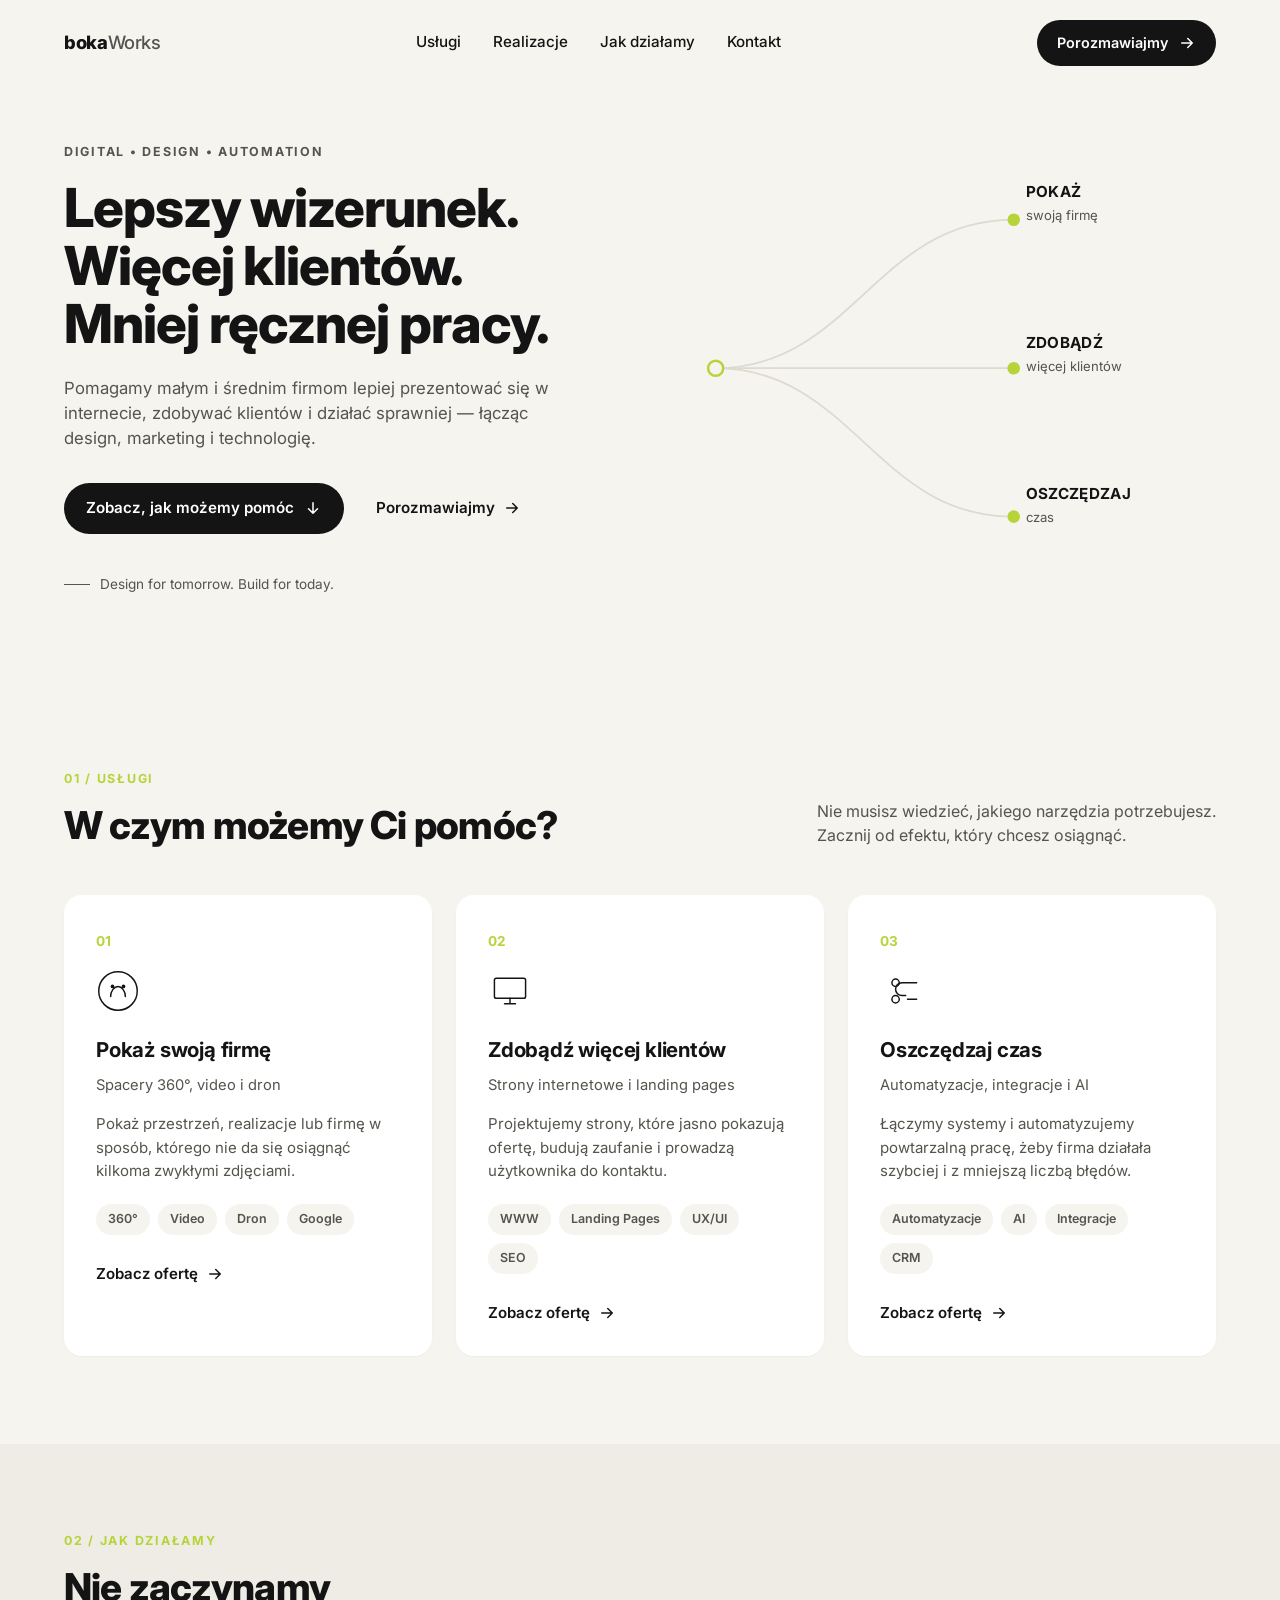
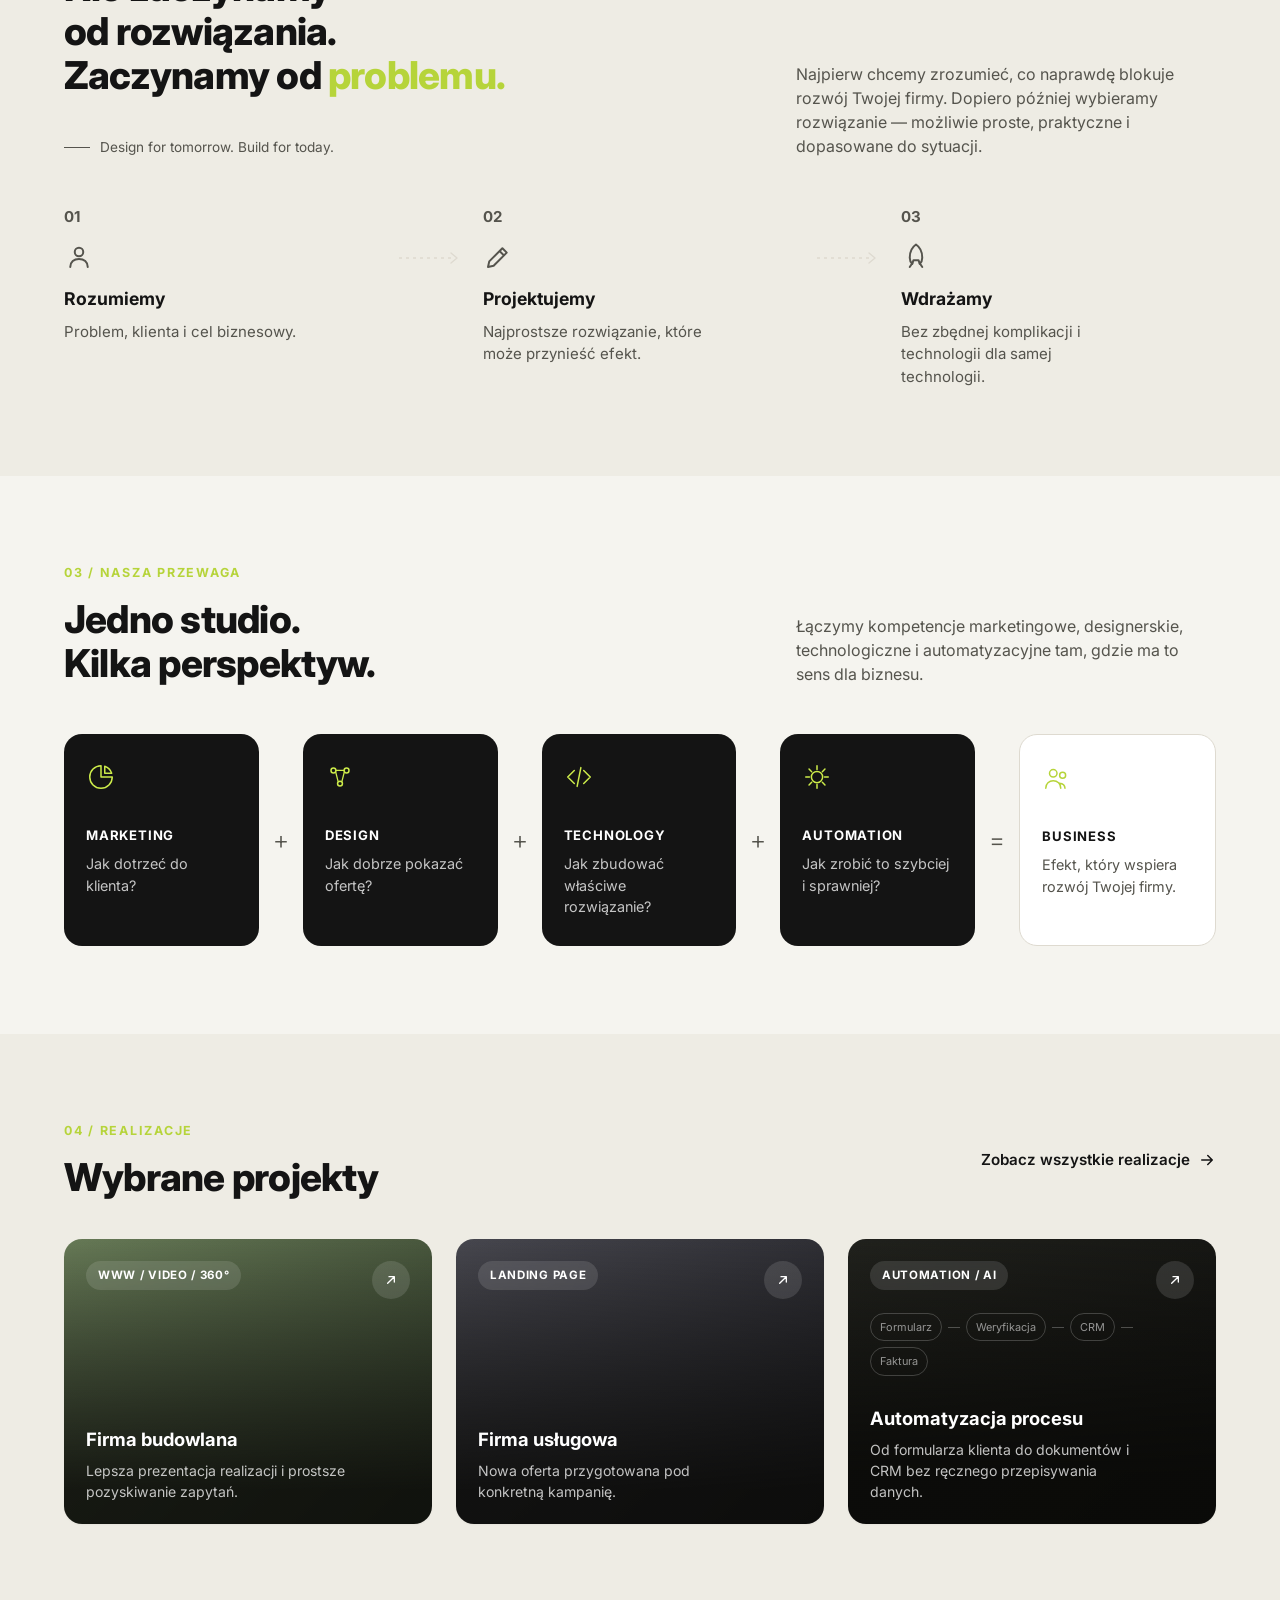
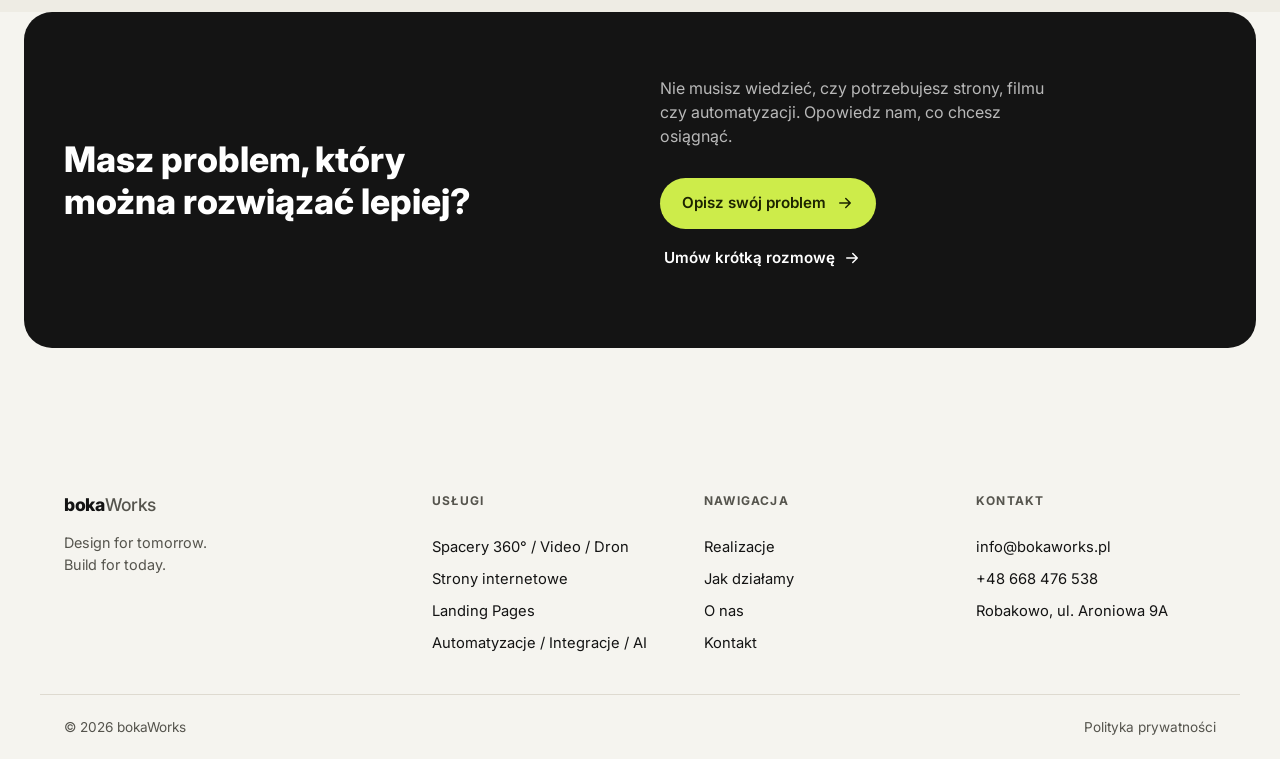
==== index.html @ 633c0cd3 "Initial commit: bokaWorks site files" ====
<!DOCTYPE html>
<html lang="pl">
<head>
<meta charset="UTF-8">
<meta name="viewport" content="width=device-width, initial-scale=1.0">
<title>bokaWorks — Design for tomorrow. Build for today.</title>
<meta name="description" content="Pomagamy małym i średnim firmom lepiej prezentować się w internecie, zdobywać klientów i działać sprawniej — łącząc design, marketing i technologię.">
<link rel="icon" href="data:image/svg+xml,%3Csvg xmlns='http://www.w3.org/2000/svg' viewBox='0 0 32 32'%3E%3Crect width='32' height='32' rx='8' fill='%23141414'/%3E%3Ctext x='16' y='22' font-family='Arial, sans-serif' font-weight='700' font-size='16' fill='%23CFEA3E' text-anchor='middle'%3EbW%3C/text%3E%3C/svg%3E">
<link rel="preconnect" href="https://fonts.googleapis.com">
<link rel="preconnect" href="https://fonts.gstatic.com" crossorigin>
<link href="https://fonts.googleapis.com/css2?family=Inter:wght@400;500;600;700;800&display=swap" rel="stylesheet">
<link rel="stylesheet" href="style.css">
</head>
<body>

<a class="skip-link" href="#main">Przejdź do treści</a>

<header class="site-header" id="top">
  <div class="container header-inner">
    <a href="#top" class="logo">boka<span>Works</span></a>

    <nav class="main-nav" id="main-nav">
      <a href="#uslugi">Usługi</a>
      <a href="#realizacje">Realizacje</a>
      <a href="#jak-dzialamy">Jak działamy</a>
      <a href="#kontakt">Kontakt</a>
    </nav>

    <a href="#kontakt" class="btn btn-dark btn-header">
      Porozmawiajmy
      <svg class="icon-arrow" viewBox="0 0 24 24" fill="none" aria-hidden="true"><path d="M5 12h14M13 6l6 6-6 6" stroke="currentColor" stroke-width="2" stroke-linecap="round" stroke-linejoin="round"/></svg>
    </a>

    <button class="nav-toggle" id="navToggle" aria-label="Otwórz menu" aria-expanded="false" aria-controls="main-nav">
      <span></span><span></span><span></span>
    </button>
  </div>
</header>

<main id="main">

  <!-- HERO -->
  <section class="hero">
    <div class="container hero-inner">
      <div class="hero-content">
        <p class="eyebrow">DIGITAL &bull; DESIGN &bull; AUTOMATION</p>
        <h1>Lepszy wizerunek.<br>Więcej klientów.<br>Mniej ręcznej pracy.</h1>
        <p class="hero-lead">Pomagamy małym i średnim firmom lepiej prezentować się w internecie, zdobywać klientów i działać sprawniej — łącząc design, marketing i technologię.</p>
        <div class="hero-actions">
          <a href="#uslugi" class="btn btn-dark">
            Zobacz, jak możemy pomóc
            <svg class="icon-arrow icon-arrow--down" viewBox="0 0 24 24" fill="none" aria-hidden="true"><path d="M12 5v14M6 13l6 6 6-6" stroke="currentColor" stroke-width="2" stroke-linecap="round" stroke-linejoin="round"/></svg>
          </a>
          <a href="#kontakt" class="btn btn-text">
            Porozmawiajmy
            <svg class="icon-arrow" viewBox="0 0 24 24" fill="none" aria-hidden="true"><path d="M5 12h14M13 6l6 6-6 6" stroke="currentColor" stroke-width="2" stroke-linecap="round" stroke-linejoin="round"/></svg>
          </a>
        </div>
        <p class="hero-tagline"><span class="tagline-dash"></span> Design for tomorrow. Build for today.</p>
      </div>

      <div class="hero-visual" aria-hidden="true">
        <svg class="hero-diagram" viewBox="0 0 420 320" preserveAspectRatio="xMidYMid meet">
          <path class="branch" d="M22,160 C130,160 150,42 258,42" />
          <path class="branch" d="M22,160 C150,160 170,160 258,160" />
          <path class="branch" d="M22,160 C130,160 150,278 258,278" />
          <circle class="node-root" cx="22" cy="160" r="6" />
          <circle class="node" cx="259" cy="42" r="5" />
          <circle class="node" cx="259" cy="160" r="5" />
          <circle class="node" cx="259" cy="278" r="5" />
        </svg>
        <div class="hero-diagram-labels">
          <div class="diagram-label" style="top:9%">
            <strong>POKAŻ</strong>
            <span>swoją firmę</span>
          </div>
          <div class="diagram-label" style="top:46.5%">
            <strong>ZDOBĄDŹ</strong>
            <span>więcej klientów</span>
          </div>
          <div class="diagram-label" style="top:84%">
            <strong>OSZCZĘDZAJ</strong>
            <span>czas</span>
          </div>
        </div>
      </div>
    </div>
  </section>

  <!-- USŁUGI -->
  <section class="section" id="uslugi">
    <div class="container">
      <div class="section-head">
        <div>
          <p class="section-eyebrow">01 / USŁUGI</p>
          <h2 class="section-title">W czym możemy Ci pomóc?</h2>
        </div>
        <p class="section-note">Nie musisz wiedzieć, jakiego narzędzia potrzebujesz.<br>Zacznij od efektu, który chcesz osiągnąć.</p>
      </div>

      <div class="cards-grid">

        <a href="#kontakt" class="card service-card">
          <span class="card-arrow-corner">
            <svg viewBox="0 0 24 24" fill="none" aria-hidden="true"><path d="M7 17L17 7M9 7h8v8" stroke="currentColor" stroke-width="2" stroke-linecap="round" stroke-linejoin="round"/></svg>
          </span>
          <span class="card-number">01</span>
          <span class="card-icon">
            <svg viewBox="0 0 48 48" fill="none" aria-hidden="true"><circle cx="24" cy="24" r="21" stroke="currentColor" stroke-width="1.6"/><path d="M16 30c0-6 4-11 8-11s8 5 8 11" stroke="currentColor" stroke-width="1.6" stroke-linecap="round"/><circle cx="18" cy="19" r="2" fill="currentColor"/><circle cx="30" cy="19" r="2" fill="currentColor"/></svg>
          </span>
          <h3 class="card-title">Pokaż swoją firmę</h3>
          <p class="card-subtitle">Spacery 360°, video i dron</p>
          <p class="card-desc">Pokaż przestrzeń, realizacje lub firmę w sposób, którego nie da się osiągnąć kilkoma zwykłymi zdjęciami.</p>
          <span class="tag-row">
            <span class="tag">360°</span>
            <span class="tag">Video</span>
            <span class="tag">Dron</span>
            <span class="tag">Google</span>
          </span>
          <span class="card-link">
            Zobacz ofertę
            <svg class="icon-arrow" viewBox="0 0 24 24" fill="none" aria-hidden="true"><path d="M5 12h14M13 6l6 6-6 6" stroke="currentColor" stroke-width="2" stroke-linecap="round" stroke-linejoin="round"/></svg>
          </span>
        </a>

        <a href="#kontakt" class="card service-card">
          <span class="card-arrow-corner">
            <svg viewBox="0 0 24 24" fill="none" aria-hidden="true"><path d="M7 17L17 7M9 7h8v8" stroke="currentColor" stroke-width="2" stroke-linecap="round" stroke-linejoin="round"/></svg>
          </span>
          <span class="card-number">02</span>
          <span class="card-icon">
            <svg viewBox="0 0 48 48" fill="none" aria-hidden="true"><rect x="7" y="10" width="34" height="22" rx="2" stroke="currentColor" stroke-width="1.6"/><path d="M18 38h12M24 32v6" stroke="currentColor" stroke-width="1.6" stroke-linecap="round"/></svg>
          </span>
          <h3 class="card-title">Zdobądź więcej klientów</h3>
          <p class="card-subtitle">Strony internetowe i landing pages</p>
          <p class="card-desc">Projektujemy strony, które jasno pokazują ofertę, budują zaufanie i prowadzą użytkownika do kontaktu.</p>
          <span class="tag-row">
            <span class="tag">WWW</span>
            <span class="tag">Landing Pages</span>
            <span class="tag">UX/UI</span>
            <span class="tag">SEO</span>
          </span>
          <span class="card-link">
            Zobacz ofertę
            <svg class="icon-arrow" viewBox="0 0 24 24" fill="none" aria-hidden="true"><path d="M5 12h14M13 6l6 6-6 6" stroke="currentColor" stroke-width="2" stroke-linecap="round" stroke-linejoin="round"/></svg>
          </span>
        </a>

        <a href="#kontakt" class="card service-card">
          <span class="card-arrow-corner">
            <svg viewBox="0 0 24 24" fill="none" aria-hidden="true"><path d="M7 17L17 7M9 7h8v8" stroke="currentColor" stroke-width="2" stroke-linecap="round" stroke-linejoin="round"/></svg>
          </span>
          <span class="card-number">03</span>
          <span class="card-icon">
            <svg viewBox="0 0 48 48" fill="none" aria-hidden="true"><circle cx="17" cy="15" r="4" stroke="currentColor" stroke-width="1.6"/><circle cx="17" cy="33" r="4" stroke="currentColor" stroke-width="1.6"/><path d="M40 15H24a7 7 0 0 0-7 7v0a7 7 0 0 0 7 7h4" stroke="currentColor" stroke-width="1.6" stroke-linecap="round"/><path d="M40 33H30" stroke="currentColor" stroke-width="1.6" stroke-linecap="round"/></svg>
          </span>
          <h3 class="card-title">Oszczędzaj czas</h3>
          <p class="card-subtitle">Automatyzacje, integracje i AI</p>
          <p class="card-desc">Łączymy systemy i automatyzujemy powtarzalną pracę, żeby firma działała szybciej i z mniejszą liczbą błędów.</p>
          <span class="tag-row">
            <span class="tag">Automatyzacje</span>
            <span class="tag">AI</span>
            <span class="tag">Integracje</span>
            <span class="tag">CRM</span>
          </span>
          <span class="card-link">
            Zobacz ofertę
            <svg class="icon-arrow" viewBox="0 0 24 24" fill="none" aria-hidden="true"><path d="M5 12h14M13 6l6 6-6 6" stroke="currentColor" stroke-width="2" stroke-linecap="round" stroke-linejoin="round"/></svg>
          </span>
        </a>

      </div>
    </div>
  </section>

  <!-- JAK DZIAŁAMY -->
  <section class="section section--muted" id="jak-dzialamy">
    <div class="container">
      <div class="section-head">
        <div>
          <p class="section-eyebrow">02 / JAK DZIAŁAMY</p>
          <h2 class="section-title">Nie zaczynamy<br>od rozwiązania.<br>Zaczynamy od <span class="accent-text">problemu.</span></h2>
          <p class="hero-tagline"><span class="tagline-dash"></span> Design for tomorrow. Build for today.</p>
        </div>
        <p class="section-note">Najpierw chcemy zrozumieć, co naprawdę blokuje rozwój Twojej firmy. Dopiero później wybieramy rozwiązanie — możliwie proste, praktyczne i dopasowane do sytuacji.</p>
      </div>

      <div class="process-steps">
        <div class="process-step">
          <p class="process-number">01</p>
          <span class="process-icon">
            <svg viewBox="0 0 24 24" fill="none" aria-hidden="true"><circle cx="12" cy="8" r="3.4" stroke="currentColor" stroke-width="1.6"/><path d="M5 20c0-4 3-6.5 7-6.5S19 16 19 20" stroke="currentColor" stroke-width="1.6" stroke-linecap="round"/></svg>
          </span>
          <h3>Rozumiemy</h3>
          <p>Problem, klienta i cel biznesowy.</p>
        </div>

        <span class="process-connector" aria-hidden="true">
          <svg viewBox="0 0 64 12" fill="none"><path d="M0 6h56" stroke="currentColor" stroke-width="1.4" stroke-dasharray="3 4"/><path d="M52 1l6 5-6 5" stroke="currentColor" stroke-width="1.4" stroke-linecap="round" stroke-linejoin="round"/></svg>
        </span>

        <div class="process-step">
          <p class="process-number">02</p>
          <span class="process-icon">
            <svg viewBox="0 0 24 24" fill="none" aria-hidden="true"><path d="M4 20l1-4.5L15.5 5 19 8.5 8.5 19 4 20z" stroke="currentColor" stroke-width="1.6" stroke-linejoin="round"/><path d="M13 7l4 4" stroke="currentColor" stroke-width="1.6"/></svg>
          </span>
          <h3>Projektujemy</h3>
          <p>Najprostsze rozwiązanie, które może przynieść efekt.</p>
        </div>

        <span class="process-connector" aria-hidden="true">
          <svg viewBox="0 0 64 12" fill="none"><path d="M0 6h56" stroke="currentColor" stroke-width="1.4" stroke-dasharray="3 4"/><path d="M52 1l6 5-6 5" stroke="currentColor" stroke-width="1.4" stroke-linecap="round" stroke-linejoin="round"/></svg>
        </span>

        <div class="process-step">
          <p class="process-number">03</p>
          <span class="process-icon">
            <svg viewBox="0 0 24 24" fill="none" aria-hidden="true"><path d="M12 2c3 2 5 6 5 10.5 0 2-1 4-2 5l-1-3H10l-1 3c-1-1-2-3-2-5C7 8 9 4 12 2z" stroke="currentColor" stroke-width="1.6" stroke-linejoin="round"/><path d="M9 17l-2 3M15 17l2 3" stroke="currentColor" stroke-width="1.6" stroke-linecap="round"/></svg>
          </span>
          <h3>Wdrażamy</h3>
          <p>Bez zbędnej komplikacji i technologii dla samej technologii.</p>
        </div>
      </div>
    </div>
  </section>

  <!-- NASZA PRZEWAGA -->
  <section class="section" id="przewaga">
    <div class="container">
      <div class="section-head">
        <div>
          <p class="section-eyebrow">03 / NASZA PRZEWAGA</p>
          <h2 class="section-title">Jedno studio.<br>Kilka perspektyw.</h2>
        </div>
        <p class="section-note">Łączymy kompetencje marketingowe, designerskie, technologiczne i automatyzacyjne tam, gdzie ma to sens dla biznesu.</p>
      </div>

      <div class="advantage-row">
        <div class="advantage-box">
          <span class="advantage-icon">
            <svg viewBox="0 0 32 32" fill="none" aria-hidden="true"><path d="M16 4a12 12 0 1 0 12 12h-12V4z" stroke="currentColor" stroke-width="1.6" stroke-linejoin="round"/><path d="M20 4.6A12 12 0 0 1 27.4 12H20V4.6z" stroke="currentColor" stroke-width="1.6" stroke-linejoin="round"/></svg>
          </span>
          <p class="advantage-label">MARKETING</p>
          <p class="advantage-desc">Jak dotrzeć do klienta?</p>
        </div>
        <span class="advantage-op" aria-hidden="true">+</span>
        <div class="advantage-box">
          <span class="advantage-icon">
            <svg viewBox="0 0 32 32" fill="none" aria-hidden="true"><circle cx="9" cy="9" r="2.6" stroke="currentColor" stroke-width="1.6"/><circle cx="23" cy="9" r="2.6" stroke="currentColor" stroke-width="1.6"/><circle cx="16" cy="23" r="2.6" stroke="currentColor" stroke-width="1.6"/><path d="M11.3 10.3L14 21M20.7 10.3L18 21M11.6 9h8.8" stroke="currentColor" stroke-width="1.4"/></svg>
          </span>
          <p class="advantage-label">DESIGN</p>
          <p class="advantage-desc">Jak dobrze pokazać ofertę?</p>
        </div>
        <span class="advantage-op" aria-hidden="true">+</span>
        <div class="advantage-box">
          <span class="advantage-icon">
            <svg viewBox="0 0 32 32" fill="none" aria-hidden="true"><path d="M11 9L4 16l7 7M21 9l7 7-7 7M18 6l-4 20" stroke="currentColor" stroke-width="1.6" stroke-linecap="round" stroke-linejoin="round"/></svg>
          </span>
          <p class="advantage-label">TECHNOLOGY</p>
          <p class="advantage-desc">Jak zbudować właściwe rozwiązanie?</p>
        </div>
        <span class="advantage-op" aria-hidden="true">+</span>
        <div class="advantage-box">
          <span class="advantage-icon">
            <svg viewBox="0 0 32 32" fill="none" aria-hidden="true"><path d="M16 4v4M16 24v4M4 16h4M24 16h4M7.5 7.5l2.8 2.8M21.7 21.7l2.8 2.8M7.5 24.5l2.8-2.8M21.7 10.3l2.8-2.8" stroke="currentColor" stroke-width="1.6" stroke-linecap="round"/><circle cx="16" cy="16" r="6" stroke="currentColor" stroke-width="1.6"/></svg>
          </span>
          <p class="advantage-label">AUTOMATION</p>
          <p class="advantage-desc">Jak zrobić to szybciej i sprawniej?</p>
        </div>
        <span class="advantage-op advantage-op--equals" aria-hidden="true">=</span>
        <div class="advantage-box advantage-box--result">
          <span class="advantage-icon">
            <svg viewBox="0 0 32 32" fill="none" aria-hidden="true"><circle cx="12" cy="11" r="4" stroke="currentColor" stroke-width="1.6"/><circle cx="22" cy="13" r="3.2" stroke="currentColor" stroke-width="1.6"/><path d="M4 27c0-5 3.6-8 8-8s8 3 8 8M18.5 21.5c3.5.3 6 2.4 6 5.5" stroke="currentColor" stroke-width="1.6" stroke-linecap="round"/></svg>
          </span>
          <p class="advantage-label">BUSINESS</p>
          <p class="advantage-desc">Efekt, który wspiera rozwój Twojej firmy.</p>
        </div>
      </div>
    </div>
  </section>

  <!-- REALIZACJE -->
  <section class="section section--muted" id="realizacje">
    <div class="container">
      <div class="section-head section-head--inline">
        <div>
          <p class="section-eyebrow">04 / REALIZACJE</p>
          <h2 class="section-title">Wybrane projekty</h2>
        </div>
        <a href="#kontakt" class="link-more">
          Zobacz wszystkie realizacje
          <svg class="icon-arrow" viewBox="0 0 24 24" fill="none" aria-hidden="true"><path d="M5 12h14M13 6l6 6-6 6" stroke="currentColor" stroke-width="2" stroke-linecap="round" stroke-linejoin="round"/></svg>
        </a>
      </div>

      <div class="projects-track" id="projectsTrack">

        <a href="#kontakt" class="card project-card project-card--architecture">
          <span class="project-tag">WWW / VIDEO / 360°</span>
          <span class="project-arrow">
            <svg viewBox="0 0 24 24" fill="none" aria-hidden="true"><path d="M7 17L17 7M9 7h8v8" stroke="currentColor" stroke-width="2" stroke-linecap="round" stroke-linejoin="round"/></svg>
          </span>
          <div class="project-body">
            <h3>Firma budowlana</h3>
            <p>Lepsza prezentacja realizacji i prostsze pozyskiwanie zapytań.</p>
          </div>
        </a>

        <a href="#kontakt" class="card project-card project-card--services">
          <span class="project-tag">LANDING PAGE</span>
          <span class="project-arrow">
            <svg viewBox="0 0 24 24" fill="none" aria-hidden="true"><path d="M7 17L17 7M9 7h8v8" stroke="currentColor" stroke-width="2" stroke-linecap="round" stroke-linejoin="round"/></svg>
          </span>
          <div class="project-body">
            <h3>Firma usługowa</h3>
            <p>Nowa oferta przygotowana pod konkretną kampanię.</p>
          </div>
        </a>

        <a href="#kontakt" class="card project-card project-card--automation">
          <span class="project-tag">AUTOMATION / AI</span>
          <span class="project-arrow">
            <svg viewBox="0 0 24 24" fill="none" aria-hidden="true"><path d="M7 17L17 7M9 7h8v8" stroke="currentColor" stroke-width="2" stroke-linecap="round" stroke-linejoin="round"/></svg>
          </span>
          <div class="automation-flow" aria-hidden="true">
            <span>Formularz</span><i></i><span>Weryfikacja</span><i></i><span>CRM</span><i></i><span>Faktura</span>
          </div>
          <div class="project-body">
            <h3>Automatyzacja procesu</h3>
            <p>Od formularza klienta do dokumentów i CRM bez ręcznego przepisywania danych.</p>
          </div>
        </a>

      </div>

      <div class="dots" id="projectsDots">
        <span class="dot is-active" data-index="0"></span>
        <span class="dot" data-index="1"></span>
        <span class="dot" data-index="2"></span>
      </div>
    </div>
  </section>

  <!-- CTA -->
  <section class="cta" id="kontakt">
    <div class="container cta-inner">
      <h2>Masz problem, który<br>można rozwiązać lepiej?</h2>
      <div class="cta-right">
        <p>Nie musisz wiedzieć, czy potrzebujesz strony, filmu czy automatyzacji. Opowiedz nam, co chcesz osiągnąć.</p>
        <a href="mailto:info@bokaworks.pl" class="btn btn-accent">
          Opisz swój problem
          <svg class="icon-arrow" viewBox="0 0 24 24" fill="none" aria-hidden="true"><path d="M5 12h14M13 6l6 6-6 6" stroke="currentColor" stroke-width="2" stroke-linecap="round" stroke-linejoin="round"/></svg>
        </a>
        <a href="tel:+48668476538" class="btn btn-text btn-text--light">
          Umów krótką rozmowę
          <svg class="icon-arrow" viewBox="0 0 24 24" fill="none" aria-hidden="true"><path d="M5 12h14M13 6l6 6-6 6" stroke="currentColor" stroke-width="2" stroke-linecap="round" stroke-linejoin="round"/></svg>
        </a>
      </div>
    </div>
  </section>

</main>

<footer class="site-footer">
  <div class="container footer-grid">
    <div class="footer-brand">
      <a href="#top" class="logo logo--footer">boka<span>Works</span></a>
      <p>Design for tomorrow.<br>Build for today.</p>
    </div>

    <div class="footer-col">
      <p class="footer-heading">USŁUGI</p>
      <a href="#uslugi">Spacery 360° / Video / Dron</a>
      <a href="#uslugi">Strony internetowe</a>
      <a href="#uslugi">Landing Pages</a>
      <a href="#uslugi">Automatyzacje / Integracje / AI</a>
    </div>

    <div class="footer-col">
      <p class="footer-heading">NAWIGACJA</p>
      <a href="#realizacje">Realizacje</a>
      <a href="#jak-dzialamy">Jak działamy</a>
      <a href="#przewaga">O nas</a>
      <a href="#kontakt">Kontakt</a>
    </div>

    <div class="footer-col">
      <p class="footer-heading">KONTAKT</p>
      <a href="mailto:info@bokaworks.pl">info@bokaworks.pl</a>
      <a href="tel:+48668476538">+48 668 476 538</a>
      <span class="footer-address">Robakowo, ul. Aroniowa 9A</span>
    </div>
  </div>

  <div class="container footer-bottom">
    <p>&copy; <span id="year">2026</span> bokaWorks</p>
    <a href="#">Polityka prywatności</a>
  </div>
</footer>

<script src="script.js"></script>
</body>
</html>
---- style.css ----
/* ==========================================================================
   bokaWorks — homepage styles
   ========================================================================== */

:root {
  --bg: #f5f4ef;
  --bg-muted: #eeece4;
  --ink: #141414;
  --ink-soft: #55544d;
  --line: #dedad0;
  --card-bg: #ffffff;
  --card-bg-hover: #fbfaf5;
  --accent: #cdec4a;
  --accent-ink: #1c2400;
  --accent-dark: #b6d43a;
  --radius: 18px;
  --radius-sm: 10px;
  --container: 1200px;
  --shadow-card: 0 1px 2px rgba(20, 20, 20, 0.04);
  --shadow-card-hover: 0 18px 34px -18px rgba(20, 20, 20, 0.28);
  --ease: cubic-bezier(0.22, 1, 0.36, 1);
}

* {
  box-sizing: border-box;
}

html {
  scroll-behavior: smooth;
}

body {
  margin: 0;
  font-family: "Inter", -apple-system, BlinkMacSystemFont, "Segoe UI", Roboto, Helvetica, Arial, sans-serif;
  background: var(--bg);
  color: var(--ink);
  line-height: 1.5;
  -webkit-font-smoothing: antialiased;
}

h1, h2, h3, h4, p, figure {
  margin: 0;
}

img, svg {
  display: block;
  max-width: 100%;
}

a {
  color: inherit;
  text-decoration: none;
}

ul {
  list-style: none;
  margin: 0;
  padding: 0;
}

button {
  font: inherit;
  cursor: pointer;
}

.container {
  width: 100%;
  max-width: var(--container);
  margin-inline: auto;
  padding-inline: 24px;
}

.skip-link {
  position: absolute;
  left: -999px;
  top: auto;
  background: var(--ink);
  color: #fff;
  padding: 10px 16px;
  border-radius: 8px;
  z-index: 200;
}
.skip-link:focus {
  left: 24px;
  top: 12px;
}

/* ---------- Buttons ---------- */

.btn {
  display: inline-flex;
  align-items: center;
  gap: 10px;
  padding: 14px 22px;
  border-radius: 999px;
  font-weight: 600;
  font-size: 0.95rem;
  white-space: nowrap;
  transition: transform 0.35s var(--ease), background-color 0.25s ease, color 0.25s ease, box-shadow 0.25s ease;
}

.btn-dark {
  background: var(--ink);
  color: #fff;
}
.btn-dark:hover {
  background: #262620;
  transform: translateY(-2px);
}

.btn-accent {
  background: var(--accent);
  color: var(--accent-ink);
}
.btn-accent:hover {
  background: var(--accent-dark);
  transform: translateY(-2px);
}

.btn-text {
  padding: 14px 4px;
  color: var(--ink);
  gap: 8px;
}
.btn-text .icon-arrow {
  transition: transform 0.25s var(--ease);
}
.btn-text:hover .icon-arrow {
  transform: translateX(4px);
}

.btn-text--light {
  color: #fff;
}

.btn-header {
  padding: 12px 20px;
  font-size: 0.9rem;
}

.icon-arrow {
  width: 18px;
  height: 18px;
  flex-shrink: 0;
}
.icon-arrow--down {
  transition: transform 0.25s var(--ease);
}
.btn:hover .icon-arrow--down {
  transform: translateY(2px);
}

/* ---------- Header ---------- */

.site-header {
  position: sticky;
  top: 0;
  z-index: 100;
  background: rgba(245, 244, 239, 0.85);
  backdrop-filter: blur(10px);
  border-bottom: 1px solid transparent;
}

.header-inner {
  display: flex;
  align-items: center;
  justify-content: space-between;
  gap: 24px;
  padding-block: 20px;
}

.logo {
  font-size: 1.15rem;
  font-weight: 800;
  letter-spacing: -0.02em;
  color: var(--ink);
}
.logo span {
  font-weight: 500;
  color: var(--ink-soft);
}

.main-nav {
  display: flex;
  gap: 32px;
  font-size: 0.95rem;
  font-weight: 500;
  margin-inline: auto;
}
.main-nav a {
  position: relative;
  padding-block: 4px;
}
.main-nav a::after {
  content: "";
  position: absolute;
  left: 0;
  bottom: 0;
  width: 0;
  height: 2px;
  background: var(--ink);
  transition: width 0.25s var(--ease);
}
.main-nav a:hover::after {
  width: 100%;
}

.nav-toggle {
  display: none;
  flex-direction: column;
  justify-content: center;
  gap: 5px;
  width: 40px;
  height: 40px;
  background: transparent;
  border: 1px solid var(--line);
  border-radius: 10px;
}
.nav-toggle span {
  display: block;
  height: 2px;
  margin-inline: 9px;
  background: var(--ink);
  transition: transform 0.25s ease, opacity 0.25s ease;
}
.nav-toggle[aria-expanded="true"] span:nth-child(1) { transform: translateY(7px) rotate(45deg); }
.nav-toggle[aria-expanded="true"] span:nth-child(2) { opacity: 0; }
.nav-toggle[aria-expanded="true"] span:nth-child(3) { transform: translateY(-7px) rotate(-45deg); }

/* ---------- Hero ---------- */

.hero {
  padding-block: 56px 88px;
}

.hero-inner {
  display: grid;
  grid-template-columns: 1.05fr 0.95fr;
  gap: 40px;
  align-items: center;
}

.eyebrow {
  font-size: 0.78rem;
  font-weight: 700;
  letter-spacing: 0.14em;
  color: var(--ink-soft);
  margin-bottom: 18px;
}

.hero-content h1 {
  font-size: clamp(2.2rem, 4.2vw, 3.4rem);
  line-height: 1.08;
  font-weight: 800;
  letter-spacing: -0.02em;
}

.hero-lead {
  margin-top: 22px;
  max-width: 46ch;
  color: var(--ink-soft);
  font-size: 1.05rem;
}

.hero-actions {
  display: flex;
  align-items: center;
  flex-wrap: wrap;
  gap: 8px 28px;
  margin-top: 32px;
}

.hero-tagline {
  display: flex;
  align-items: center;
  gap: 10px;
  margin-top: 40px;
  font-size: 0.85rem;
  color: var(--ink-soft);
}
.tagline-dash {
  width: 26px;
  height: 1px;
  background: var(--ink-soft);
}

.hero-visual {
  position: relative;
  min-height: 320px;
}
.hero-diagram {
  width: 100%;
  height: auto;
  overflow: visible;
}
.hero-diagram .branch {
  fill: none;
  stroke: var(--line);
  stroke-width: 1.4;
}
.hero-diagram .node-root {
  fill: var(--bg);
  stroke: var(--accent-dark);
  stroke-width: 2;
}
.hero-diagram .node {
  fill: var(--accent-dark);
}

.hero-diagram-labels {
  position: absolute;
  inset: 0;
}
.diagram-label {
  position: absolute;
  left: 64%;
  transform: translateY(-50%);
  display: flex;
  flex-direction: column;
  gap: 2px;
}
.diagram-label strong {
  font-size: 0.95rem;
  font-weight: 700;
  letter-spacing: 0.02em;
}
.diagram-label span {
  font-size: 0.82rem;
  color: var(--ink-soft);
}

/* ---------- Sections (shared) ---------- */

.section {
  padding-block: 88px;
}
.section--muted {
  background: var(--bg-muted);
}

.section-head {
  display: grid;
  grid-template-columns: 1.1fr 0.9fr;
  gap: 40px;
  align-items: end;
  margin-bottom: 48px;
}
.section-head--inline {
  align-items: center;
  margin-bottom: 40px;
}

.section-eyebrow {
  font-size: 0.78rem;
  font-weight: 700;
  letter-spacing: 0.14em;
  color: var(--accent-dark);
  margin-bottom: 14px;
}

.section-title {
  font-size: clamp(1.7rem, 3vw, 2.4rem);
  font-weight: 800;
  letter-spacing: -0.02em;
  line-height: 1.15;
}

.accent-text {
  color: var(--accent-dark);
}

.section-note {
  color: var(--ink-soft);
  font-size: 1rem;
  max-width: 42ch;
  justify-self: end;
  text-align: left;
}

.link-more {
  display: inline-flex;
  align-items: center;
  gap: 8px;
  font-weight: 600;
  font-size: 0.95rem;
  justify-self: end;
  white-space: nowrap;
}
.link-more .icon-arrow {
  transition: transform 0.25s var(--ease);
}
.link-more:hover .icon-arrow {
  transform: translateX(4px);
}

/* ---------- Cards (shared base for service + project cards) ---------- */

.card {
  position: relative;
  display: block;
  background: var(--card-bg);
  border-radius: var(--radius);
  box-shadow: var(--shadow-card);
  transition: transform 0.4s var(--ease), box-shadow 0.4s var(--ease), background-color 0.4s var(--ease);
  will-change: transform;
}
.card:hover {
  transform: translateY(-6px);
  box-shadow: var(--shadow-card-hover);
}

.card-arrow-corner {
  position: absolute;
  top: 26px;
  right: 26px;
  width: 34px;
  height: 34px;
  border-radius: 50%;
  display: flex;
  align-items: center;
  justify-content: center;
  color: var(--ink);
  background: var(--bg);
  opacity: 0;
  transform: translate(-4px, 4px) scale(0.85);
  transition: opacity 0.3s var(--ease), transform 0.3s var(--ease), background-color 0.3s var(--ease);
}
.card-arrow-corner svg {
  width: 16px;
  height: 16px;
}
.card:hover .card-arrow-corner {
  opacity: 1;
  transform: translate(0, 0) scale(1);
  background: var(--accent);
}

/* ---------- Service cards ---------- */

.cards-grid {
  display: grid;
  grid-template-columns: repeat(3, 1fr);
  gap: 24px;
}

.service-card {
  padding: 36px 32px 32px;
  background-color: var(--card-bg);
}
.service-card:hover {
  background-color: var(--card-bg-hover);
}

.card-number {
  display: block;
  font-size: 0.85rem;
  font-weight: 700;
  color: var(--accent-dark);
  margin-bottom: 18px;
}

.card-icon {
  display: inline-flex;
  width: 44px;
  height: 44px;
  color: var(--ink);
  margin-bottom: 22px;
  transition: transform 0.4s var(--ease);
}
.card:hover .card-icon {
  transform: translate(2px, -3px) rotate(-4deg);
}

.card-title {
  font-size: 1.28rem;
  font-weight: 700;
  letter-spacing: -0.01em;
  margin-bottom: 8px;
}

.card-subtitle {
  font-size: 0.92rem;
  color: var(--ink-soft);
  margin-bottom: 16px;
}

.card-desc {
  font-size: 0.94rem;
  color: var(--ink-soft);
  line-height: 1.55;
  margin-bottom: 22px;
}

.tag-row {
  display: flex;
  flex-wrap: wrap;
  gap: 8px;
  margin-bottom: 26px;
}
.tag {
  font-size: 0.78rem;
  font-weight: 600;
  padding: 6px 12px;
  border-radius: 999px;
  background: var(--bg);
  color: var(--ink-soft);
  transition: background-color 0.3s var(--ease), color 0.3s var(--ease);
}
.card:hover .tag {
  background: #fff;
}

.card-link {
  display: inline-flex;
  align-items: center;
  gap: 8px;
  font-weight: 600;
  font-size: 0.94rem;
}
.card-link .icon-arrow {
  transition: transform 0.3s var(--ease);
}
.card:hover .card-link .icon-arrow {
  transform: translateX(4px);
}

/* ---------- Jak działamy / process ---------- */

.process-steps {
  display: flex;
  align-items: flex-start;
  gap: 20px;
}

.process-step {
  flex: 1;
  min-width: 0;
}

.process-number {
  font-size: 0.85rem;
  font-weight: 700;
  color: var(--accent-dark);
  margin-bottom: 14px;
}

.process-icon {
  display: inline-flex;
  width: 30px;
  height: 30px;
  color: var(--ink-soft);
  margin-bottom: 14px;
}

.process-step h3 {
  font-size: 1.1rem;
  font-weight: 700;
  margin-bottom: 8px;
}

.process-step p {
  color: var(--ink-soft);
  font-size: 0.94rem;
  max-width: 26ch;
}

.process-connector {
  flex-shrink: 0;
  width: 64px;
  color: var(--line);
  margin-top: 46px;
}

/* ---------- Nasza przewaga ---------- */

.advantage-row {
  display: flex;
  align-items: stretch;
  gap: 14px;
  flex-wrap: wrap;
}

.advantage-op {
  display: flex;
  align-items: center;
  justify-content: center;
  font-size: 1.6rem;
  font-weight: 300;
  color: var(--ink-soft);
  flex-shrink: 0;
}

.advantage-box {
  flex: 1 1 0;
  min-width: 160px;
  background: var(--ink);
  color: #fff;
  border-radius: var(--radius);
  padding: 28px 22px;
  transition: transform 0.4s var(--ease), box-shadow 0.4s var(--ease);
}
.advantage-box:hover {
  transform: translateY(-6px);
  box-shadow: var(--shadow-card-hover);
}

.advantage-box--result {
  background: var(--card-bg);
  color: var(--ink);
  border: 1px solid var(--line);
}

.advantage-icon {
  display: inline-flex;
  width: 30px;
  height: 30px;
  color: var(--accent);
  margin-bottom: 34px;
  transition: transform 0.4s var(--ease);
}
.advantage-box--result .advantage-icon {
  color: var(--accent-dark);
}
.advantage-box:hover .advantage-icon {
  transform: translateY(-3px) scale(1.06);
}

.advantage-label {
  font-size: 0.82rem;
  font-weight: 700;
  letter-spacing: 0.06em;
  margin-bottom: 8px;
}

.advantage-desc {
  font-size: 0.9rem;
  opacity: 0.75;
}
.advantage-box--result .advantage-desc {
  opacity: 1;
  color: var(--ink-soft);
}

/* ---------- Realizacje / projects ---------- */

.projects-track {
  display: grid;
  grid-template-columns: repeat(3, 1fr);
  gap: 24px;
}

.project-card {
  position: relative;
  aspect-ratio: 4 / 3.1;
  overflow: hidden;
  color: #fff;
  background: linear-gradient(160deg, #3a3a34, #17171490 70%), var(--ink);
}

.project-card--architecture {
  background:
    linear-gradient(180deg, rgba(10,10,8,0.05) 0%, rgba(10,10,8,0.85) 88%),
    linear-gradient(135deg, #6b7f5a, #34402c);
}
.project-card--services {
  background:
    linear-gradient(180deg, rgba(10,10,8,0.05) 0%, rgba(10,10,8,0.85) 88%),
    linear-gradient(135deg, #4a4a52, #1d1d22);
}
.project-card--automation {
  background:
    linear-gradient(180deg, rgba(10,10,8,0.1) 0%, rgba(10,10,8,0.92) 82%),
    linear-gradient(135deg, #23241f, #0f0f0d);
}

.project-tag {
  position: absolute;
  top: 22px;
  left: 22px;
  font-size: 0.72rem;
  font-weight: 700;
  letter-spacing: 0.06em;
  padding: 6px 12px;
  border-radius: 999px;
  background: rgba(255, 255, 255, 0.12);
  backdrop-filter: blur(4px);
  transition: background-color 0.3s var(--ease), transform 0.3s var(--ease);
}
.card:hover .project-tag {
  background: var(--accent);
  color: var(--accent-ink);
  transform: translateY(-2px);
}

.project-arrow {
  position: absolute;
  top: 22px;
  right: 22px;
  width: 38px;
  height: 38px;
  border-radius: 50%;
  display: flex;
  align-items: center;
  justify-content: center;
  background: rgba(255, 255, 255, 0.12);
  transition: background-color 0.3s var(--ease), transform 0.3s var(--ease);
}
.project-arrow svg {
  width: 16px;
  height: 16px;
}
.card:hover .project-arrow {
  background: var(--accent);
  color: var(--accent-ink);
  transform: scale(1.08);
}

.project-body {
  position: absolute;
  left: 22px;
  right: 22px;
  bottom: 22px;
  transition: transform 0.4s var(--ease);
}
.project-body h3 {
  font-size: 1.15rem;
  font-weight: 700;
  margin-bottom: 6px;
}
.project-body p {
  font-size: 0.88rem;
  color: rgba(255, 255, 255, 0.75);
  max-width: 30ch;
}
.card:hover .project-body {
  transform: translateY(-4px);
}

.automation-flow {
  position: absolute;
  left: 22px;
  right: 22px;
  top: 74px;
  display: flex;
  align-items: center;
  gap: 6px;
  flex-wrap: wrap;
  font-size: 0.68rem;
  color: rgba(255, 255, 255, 0.55);
}
.automation-flow span {
  padding: 5px 9px;
  border: 1px solid rgba(255, 255, 255, 0.2);
  border-radius: 999px;
}
.automation-flow i {
  width: 12px;
  height: 1px;
  background: rgba(255, 255, 255, 0.25);
  flex-shrink: 0;
}

.dots {
  display: none;
  justify-content: center;
  gap: 8px;
  margin-top: 24px;
}
.dot {
  width: 7px;
  height: 7px;
  border-radius: 50%;
  background: var(--line);
  transition: background-color 0.3s ease, transform 0.3s ease;
}
.dot.is-active {
  background: var(--ink);
  transform: scale(1.3);
}

/* ---------- CTA ---------- */

.cta {
  background: var(--ink);
  color: #fff;
  border-radius: 28px;
  margin: 0 24px 88px;
  padding: 64px 8px;
}
.cta-inner {
  display: grid;
  grid-template-columns: 1fr 1fr;
  gap: 40px;
  align-items: center;
}
.cta h2 {
  font-size: clamp(1.6rem, 3vw, 2.2rem);
  font-weight: 800;
  line-height: 1.2;
}
.cta-right p {
  color: rgba(255, 255, 255, 0.7);
  margin-bottom: 26px;
  max-width: 40ch;
}
.cta-right {
  display: flex;
  flex-direction: column;
  align-items: flex-start;
  gap: 4px;
}

/* ---------- Footer ---------- */

.site-footer {
  padding-top: 8px;
}

.footer-grid {
  display: grid;
  grid-template-columns: 1.4fr 1fr 1fr 1fr;
  gap: 32px;
  padding-block: 48px 40px;
}

.footer-brand p {
  margin-top: 14px;
  color: var(--ink-soft);
  font-size: 0.9rem;
  line-height: 1.5;
}

.logo--footer {
  font-size: 1.1rem;
}

.footer-heading {
  font-size: 0.75rem;
  font-weight: 700;
  letter-spacing: 0.1em;
  color: var(--ink-soft);
  margin-bottom: 16px;
}

.footer-col {
  display: flex;
  flex-direction: column;
  gap: 10px;
  font-size: 0.92rem;
}
.footer-col a,
.footer-col span {
  color: var(--ink);
  width: fit-content;
}
.footer-col a {
  position: relative;
}
.footer-col a::after {
  content: "";
  position: absolute;
  left: 0;
  bottom: -2px;
  width: 0;
  height: 1px;
  background: var(--ink);
  transition: width 0.25s var(--ease);
}
.footer-col a:hover::after {
  width: 100%;
}
.footer-address {
  color: var(--ink-soft);
}

.footer-bottom {
  display: flex;
  justify-content: space-between;
  align-items: center;
  border-top: 1px solid var(--line);
  padding-block: 22px;
  font-size: 0.85rem;
  color: var(--ink-soft);
}

/* ==========================================================================
   Responsive
   ========================================================================== */

@media (max-width: 980px) {
  .hero-inner {
    grid-template-columns: 1fr;
  }
  .hero-visual {
    display: none;
  }
  .section-head {
    grid-template-columns: 1fr;
    gap: 16px;
  }
  .section-note {
    justify-self: start;
    max-width: none;
  }
  .cards-grid {
    grid-template-columns: 1fr;
  }
  .process-steps {
    flex-direction: column;
  }
  .process-connector {
    display: none;
  }
  .advantage-row {
    flex-direction: column;
  }
  .advantage-op {
    transform: rotate(90deg);
    padding: 4px 0;
  }
  .cta {
    margin-inline: 16px;
  }
  .cta-inner {
    grid-template-columns: 1fr;
  }
  .footer-grid {
    grid-template-columns: 1fr 1fr;
  }
}

@media (max-width: 760px) {
  .main-nav {
    position: absolute;
    top: 100%;
    left: 0;
    right: 0;
    flex-direction: column;
    background: var(--bg);
    padding: 20px 24px 28px;
    gap: 18px;
    border-bottom: 1px solid var(--line);
    transform: translateY(-8px);
    opacity: 0;
    pointer-events: none;
    transition: transform 0.25s var(--ease), opacity 0.25s var(--ease);
  }
  .main-nav.is-open {
    transform: translateY(0);
    opacity: 1;
    pointer-events: auto;
  }
  .nav-toggle {
    display: flex;
  }
  .btn-header {
    display: none;
  }
  .projects-track {
    grid-template-columns: 100%;
    grid-auto-flow: column;
    grid-auto-columns: 86%;
    overflow-x: auto;
    scroll-snap-type: x mandatory;
    padding-bottom: 4px;
    margin: 0 -24px;
    padding-inline: 24px;
  }
  .project-card {
    scroll-snap-align: center;
  }
  .dots {
    display: flex;
  }
  .footer-grid {
    grid-template-columns: 1fr;
  }
  .section-head--inline {
    flex-direction: column;
    align-items: flex-start;
    gap: 16px;
  }
  .link-more {
    justify-self: start;
  }
}

@media (max-width: 520px) {
  .hero-actions {
    flex-direction: column;
    align-items: flex-start;
    gap: 14px;
  }
  .advantage-box {
    min-width: 100%;
  }
}

@media (prefers-reduced-motion: reduce) {
  html {
    scroll-behavior: auto;
  }
  * {
    transition-duration: 0.001ms !important;
  }
}
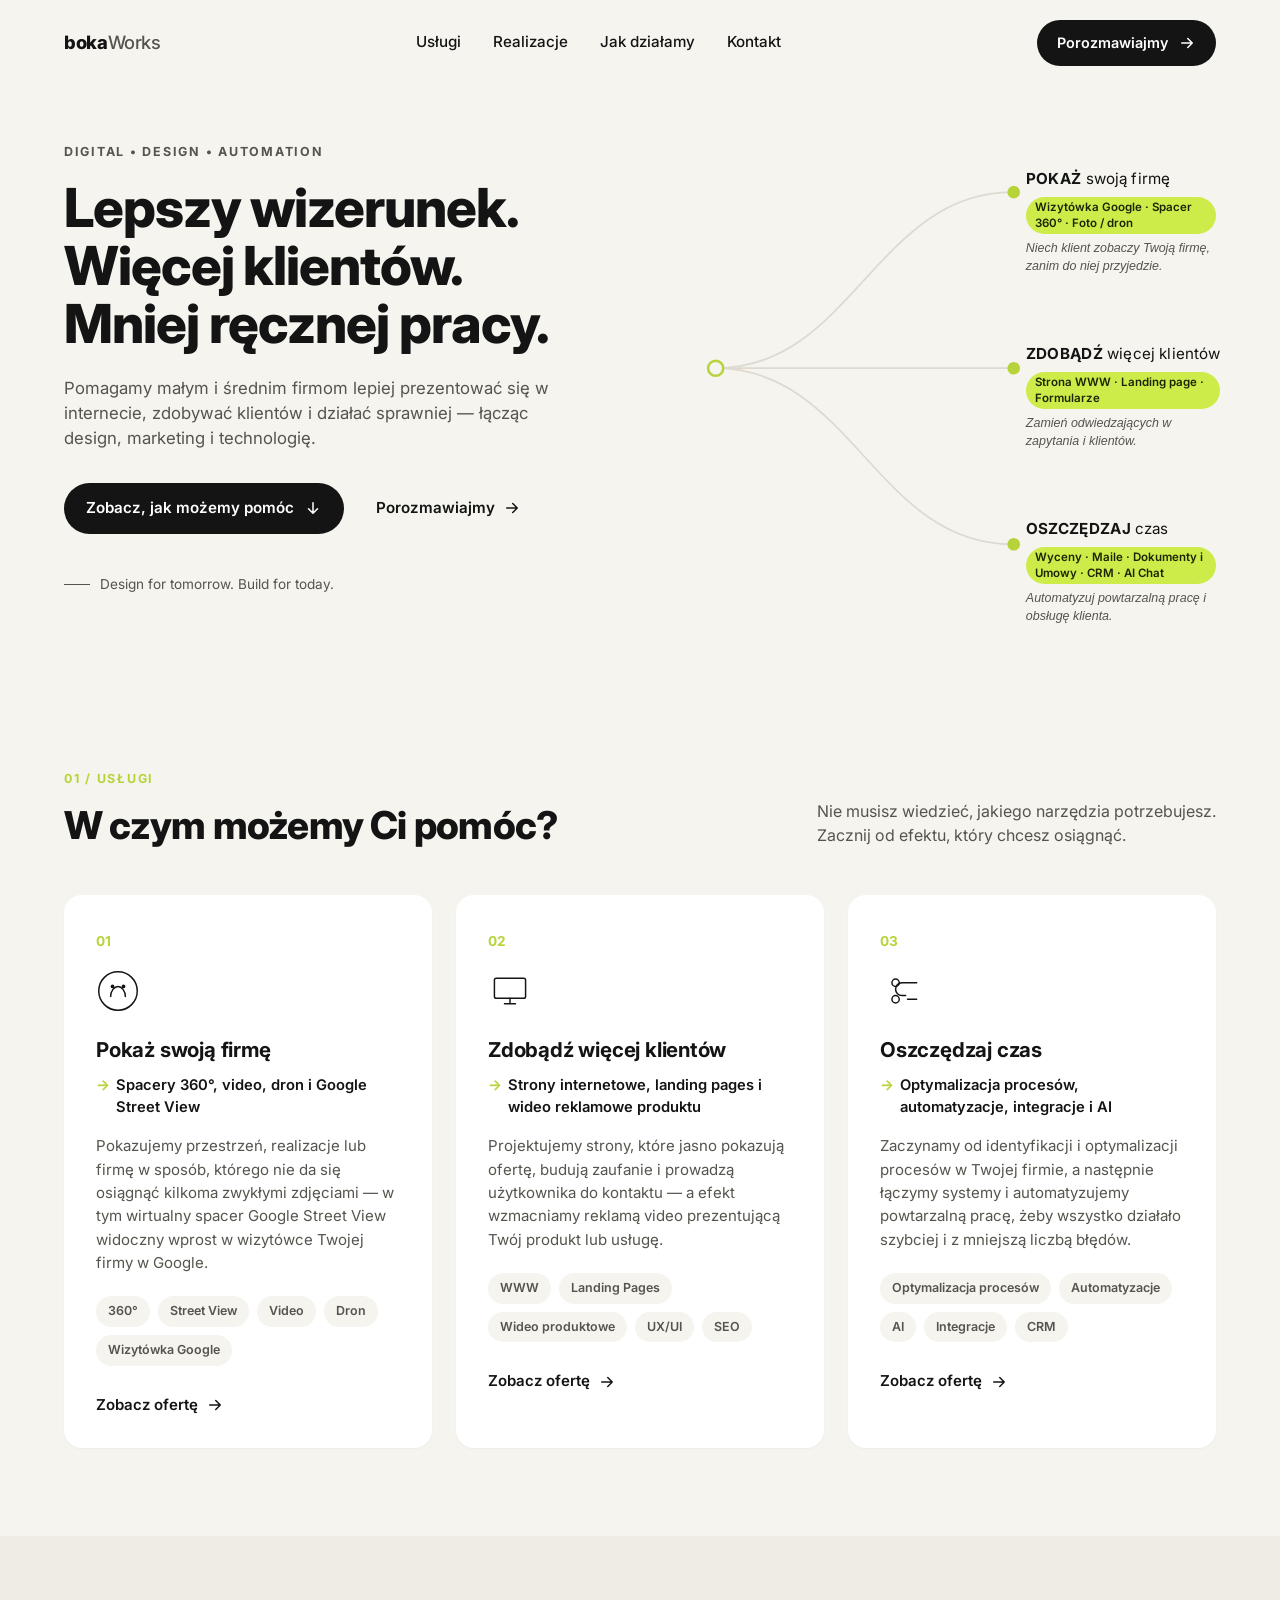
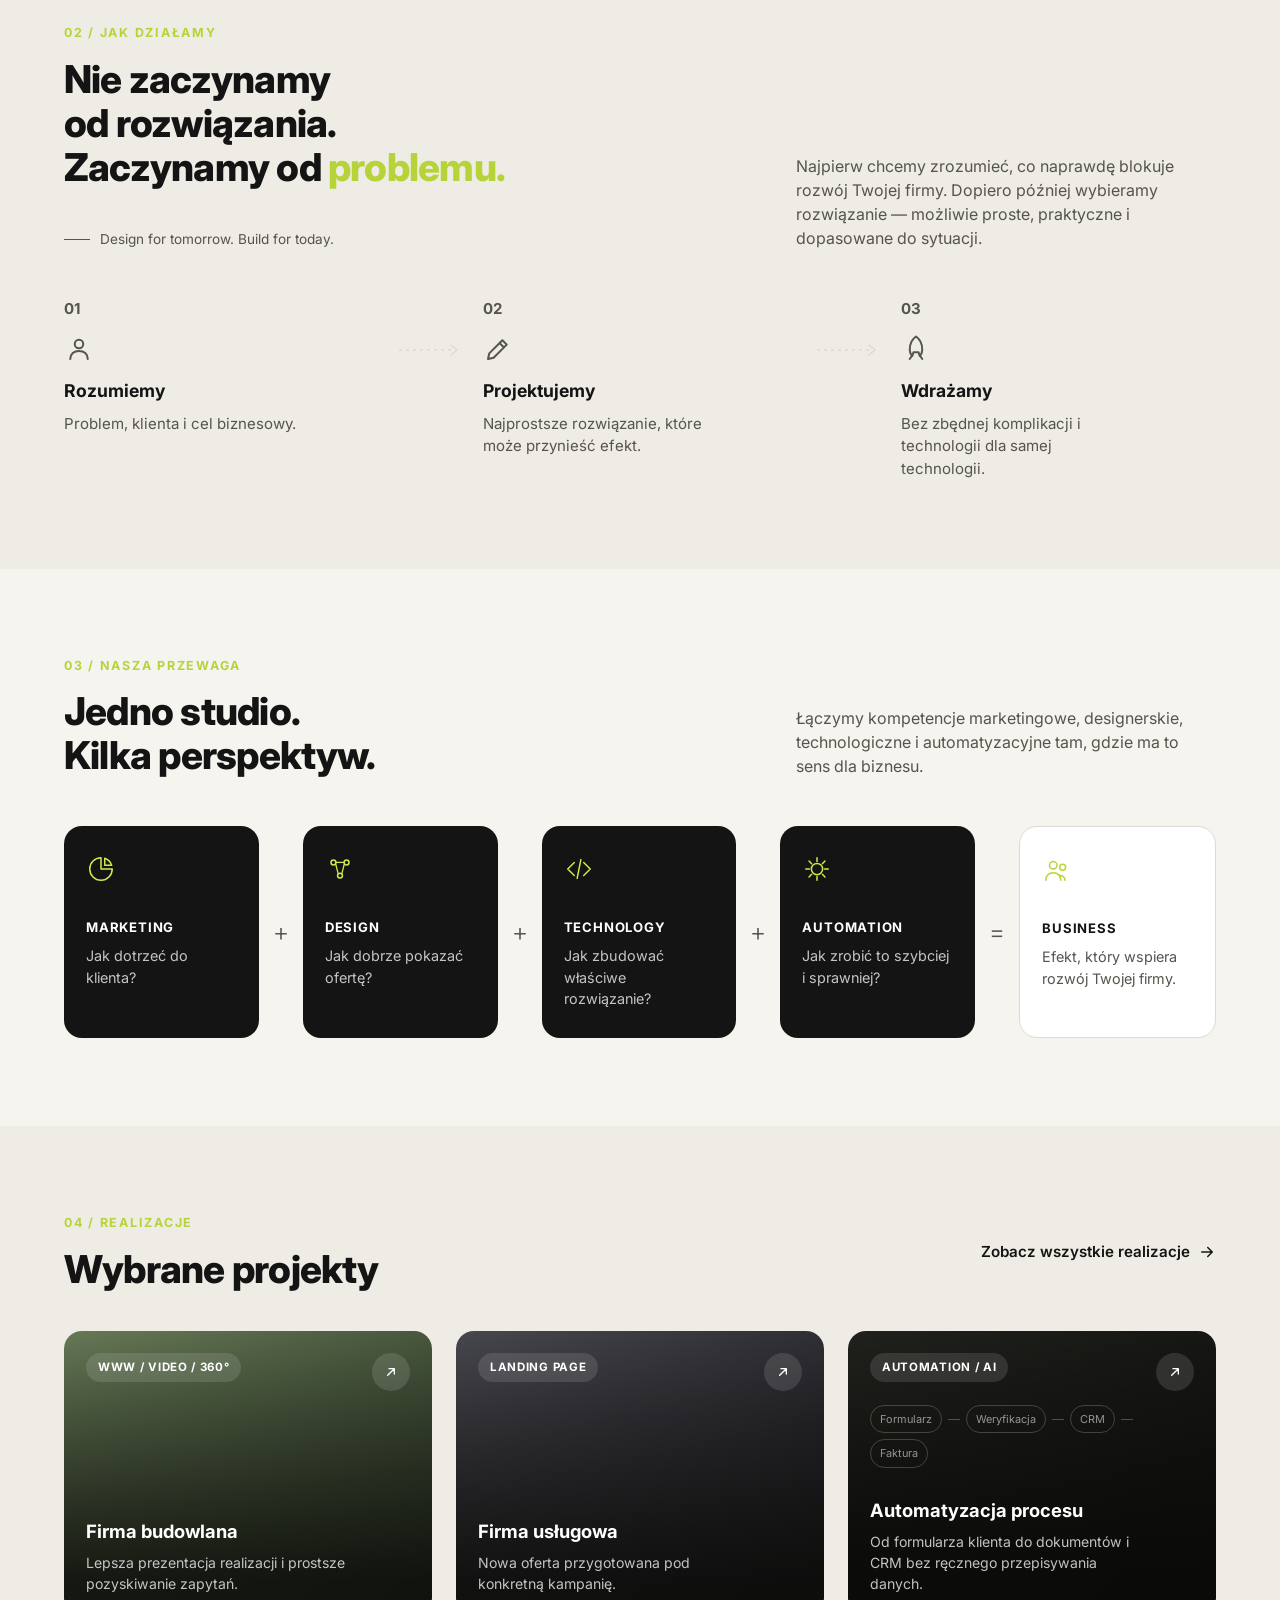
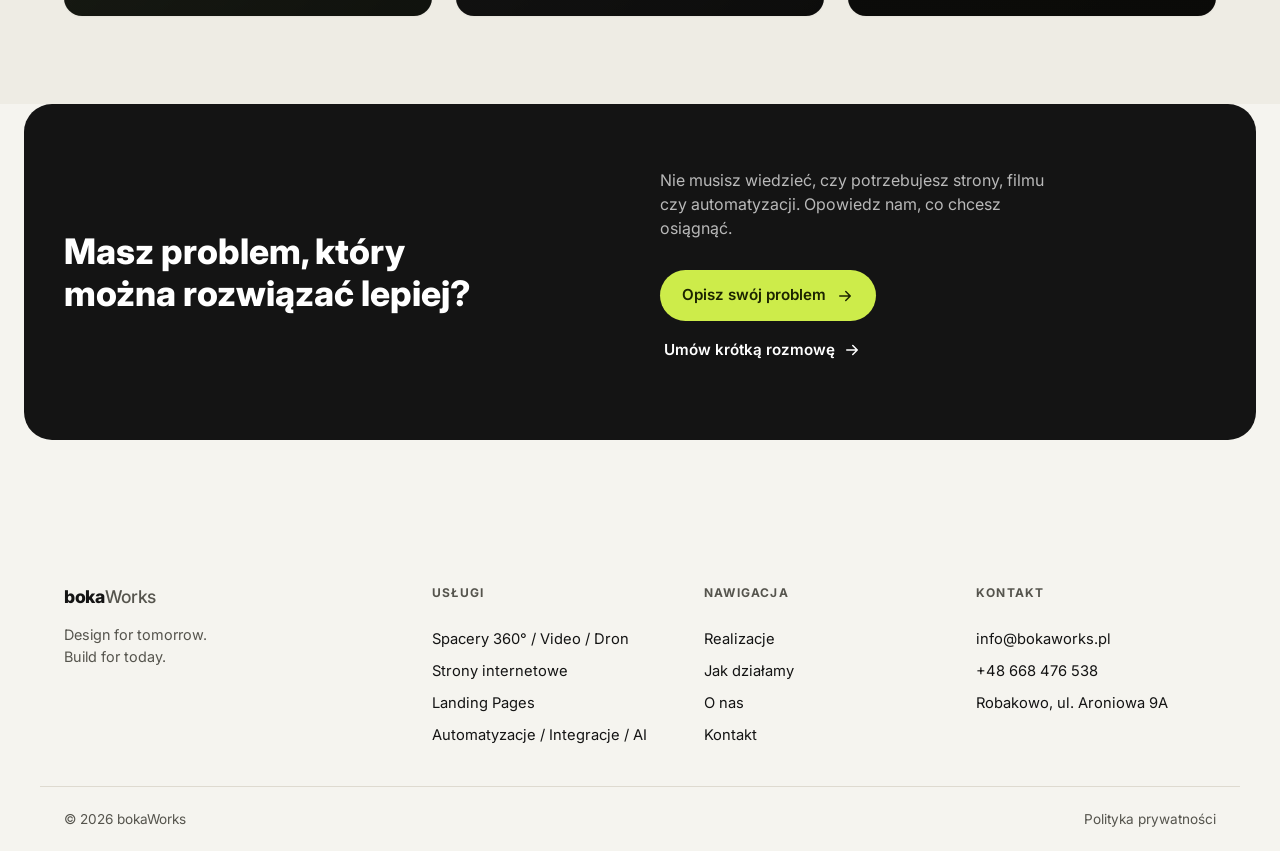
==== commit f4df6edc: "wersja pelna z wszystkimi sekcjami Co-Authored-By: Claude Sonnet 5 <noreply@anthropic.com>" ====
--- a/index.html
+++ b/index.html
@@ -61,26 +61,29 @@
 
       <div class="hero-visual" aria-hidden="true">
         <svg class="hero-diagram" viewBox="0 0 420 320" preserveAspectRatio="xMidYMid meet">
-          <path class="branch" d="M22,160 C130,160 150,42 258,42" />
+          <path class="branch" d="M22,160 C130,160 150,20 258,20" />
           <path class="branch" d="M22,160 C150,160 170,160 258,160" />
-          <path class="branch" d="M22,160 C130,160 150,278 258,278" />
+          <path class="branch" d="M22,160 C130,160 150,300 258,300" />
           <circle class="node-root" cx="22" cy="160" r="6" />
-          <circle class="node" cx="259" cy="42" r="5" />
+          <circle class="node" cx="259" cy="20" r="5" />
           <circle class="node" cx="259" cy="160" r="5" />
-          <circle class="node" cx="259" cy="278" r="5" />
+          <circle class="node" cx="259" cy="300" r="5" />
         </svg>
         <div class="hero-diagram-labels">
-          <div class="diagram-label" style="top:9%">
-            <strong>POKAŻ</strong>
-            <span>swoją firmę</span>
+          <div class="diagram-label" style="top:3%">
+            <p class="diagram-heading"><strong>POKAŻ</strong> swoją firmę</p>
+            <em class="diagram-solution">Wizytówka Google · Spacer 360° · Foto / dron</em>
+            <p class="diagram-desc">Niech klient zobaczy Twoją firmę, zanim do niej przyjedzie.</p>
           </div>
           <div class="diagram-label" style="top:46.5%">
-            <strong>ZDOBĄDŹ</strong>
-            <span>więcej klientów</span>
-          </div>
-          <div class="diagram-label" style="top:84%">
-            <strong>OSZCZĘDZAJ</strong>
-            <span>czas</span>
+            <p class="diagram-heading"><strong>ZDOBĄDŹ</strong> więcej klientów</p>
+            <em class="diagram-solution">Strona WWW · Landing page · Formularze</em>
+            <p class="diagram-desc">Zamień odwiedzających w zapytania i klientów.</p>
+          </div>
+          <div class="diagram-label" style="top:90%">
+            <p class="diagram-heading"><strong>OSZCZĘDZAJ</strong> czas</p>
+            <em class="diagram-solution">Wyceny · Maile · Dokumenty i Umowy · CRM · AI Chat</em>
+            <p class="diagram-desc">Automatyzuj powtarzalną pracę i obsługę klienta.</p>
           </div>
         </div>
       </div>
@@ -109,13 +112,14 @@
             <svg viewBox="0 0 48 48" fill="none" aria-hidden="true"><circle cx="24" cy="24" r="21" stroke="currentColor" stroke-width="1.6"/><path d="M16 30c0-6 4-11 8-11s8 5 8 11" stroke="currentColor" stroke-width="1.6" stroke-linecap="round"/><circle cx="18" cy="19" r="2" fill="currentColor"/><circle cx="30" cy="19" r="2" fill="currentColor"/></svg>
           </span>
           <h3 class="card-title">Pokaż swoją firmę</h3>
-          <p class="card-subtitle">Spacery 360°, video i dron</p>
-          <p class="card-desc">Pokaż przestrzeń, realizacje lub firmę w sposób, którego nie da się osiągnąć kilkoma zwykłymi zdjęciami.</p>
+          <p class="card-subtitle"><span class="subtitle-arrow">→</span> Spacery 360°, video, dron i Google Street View</p>
+          <p class="card-desc">Pokazujemy przestrzeń, realizacje lub firmę w sposób, którego nie da się osiągnąć kilkoma zwykłymi zdjęciami — w tym wirtualny spacer Google Street View widoczny wprost w wizytówce Twojej firmy w Google.</p>
           <span class="tag-row">
             <span class="tag">360°</span>
+            <span class="tag">Street View</span>
             <span class="tag">Video</span>
             <span class="tag">Dron</span>
-            <span class="tag">Google</span>
+            <span class="tag">Wizytówka Google</span>
           </span>
           <span class="card-link">
             Zobacz ofertę
@@ -132,11 +136,12 @@
             <svg viewBox="0 0 48 48" fill="none" aria-hidden="true"><rect x="7" y="10" width="34" height="22" rx="2" stroke="currentColor" stroke-width="1.6"/><path d="M18 38h12M24 32v6" stroke="currentColor" stroke-width="1.6" stroke-linecap="round"/></svg>
           </span>
           <h3 class="card-title">Zdobądź więcej klientów</h3>
-          <p class="card-subtitle">Strony internetowe i landing pages</p>
-          <p class="card-desc">Projektujemy strony, które jasno pokazują ofertę, budują zaufanie i prowadzą użytkownika do kontaktu.</p>
+          <p class="card-subtitle"><span class="subtitle-arrow">→</span> Strony internetowe, landing pages i wideo reklamowe produktu</p>
+          <p class="card-desc">Projektujemy strony, które jasno pokazują ofertę, budują zaufanie i prowadzą użytkownika do kontaktu — a efekt wzmacniamy reklamą video prezentującą Twój produkt lub usługę.</p>
           <span class="tag-row">
             <span class="tag">WWW</span>
             <span class="tag">Landing Pages</span>
+            <span class="tag">Wideo produktowe</span>
             <span class="tag">UX/UI</span>
             <span class="tag">SEO</span>
           </span>
@@ -155,9 +160,10 @@
             <svg viewBox="0 0 48 48" fill="none" aria-hidden="true"><circle cx="17" cy="15" r="4" stroke="currentColor" stroke-width="1.6"/><circle cx="17" cy="33" r="4" stroke="currentColor" stroke-width="1.6"/><path d="M40 15H24a7 7 0 0 0-7 7v0a7 7 0 0 0 7 7h4" stroke="currentColor" stroke-width="1.6" stroke-linecap="round"/><path d="M40 33H30" stroke="currentColor" stroke-width="1.6" stroke-linecap="round"/></svg>
           </span>
           <h3 class="card-title">Oszczędzaj czas</h3>
-          <p class="card-subtitle">Automatyzacje, integracje i AI</p>
-          <p class="card-desc">Łączymy systemy i automatyzujemy powtarzalną pracę, żeby firma działała szybciej i z mniejszą liczbą błędów.</p>
+          <p class="card-subtitle"><span class="subtitle-arrow">→</span> Optymalizacja procesów, automatyzacje, integracje i AI</p>
+          <p class="card-desc">Zaczynamy od identyfikacji i optymalizacji procesów w Twojej firmie, a następnie łączymy systemy i automatyzujemy powtarzalną pracę, żeby wszystko działało szybciej i z mniejszą liczbą błędów.</p>
           <span class="tag-row">
+            <span class="tag">Optymalizacja procesów</span>
             <span class="tag">Automatyzacje</span>
             <span class="tag">AI</span>
             <span class="tag">Integracje</span>
--- a/style.css
+++ b/style.css
@@ -314,19 +314,40 @@
 .diagram-label {
   position: absolute;
   left: 64%;
-  transform: translateY(-50%);
+  max-width: 250px;
+  transform: translateY(-11px);
   display: flex;
   flex-direction: column;
-  gap: 2px;
-}
-.diagram-label strong {
+  gap: 6px;
+}
+.diagram-heading {
   font-size: 0.95rem;
+  color: var(--ink);
+  letter-spacing: 0.01em;
+  white-space: nowrap;
+}
+.diagram-heading strong {
   font-weight: 700;
   letter-spacing: 0.02em;
 }
-.diagram-label span {
-  font-size: 0.82rem;
-  color: var(--ink-soft);
+.diagram-solution {
+  display: inline-block;
+  align-self: flex-start;
+  font-style: normal;
+  font-size: 0.72rem;
+  font-weight: 600;
+  color: var(--accent-ink);
+  background: var(--accent);
+  padding: 3px 9px;
+  border-radius: 999px;
+  line-height: 1.35;
+  white-space: normal;
+}
+.diagram-desc {
+  font-style: italic;
+  font-size: 0.78rem;
+  color: var(--ink-soft);
+  line-height: 1.4;
 }
 
 /* ---------- Sections (shared) ---------- */
@@ -479,9 +500,17 @@
 }
 
 .card-subtitle {
+  display: flex;
+  align-items: baseline;
+  gap: 6px;
   font-size: 0.92rem;
-  color: var(--ink-soft);
+  font-weight: 600;
+  color: var(--ink);
   margin-bottom: 16px;
+}
+.subtitle-arrow {
+  color: var(--accent-dark);
+  font-weight: 700;
 }
 
 .card-desc {
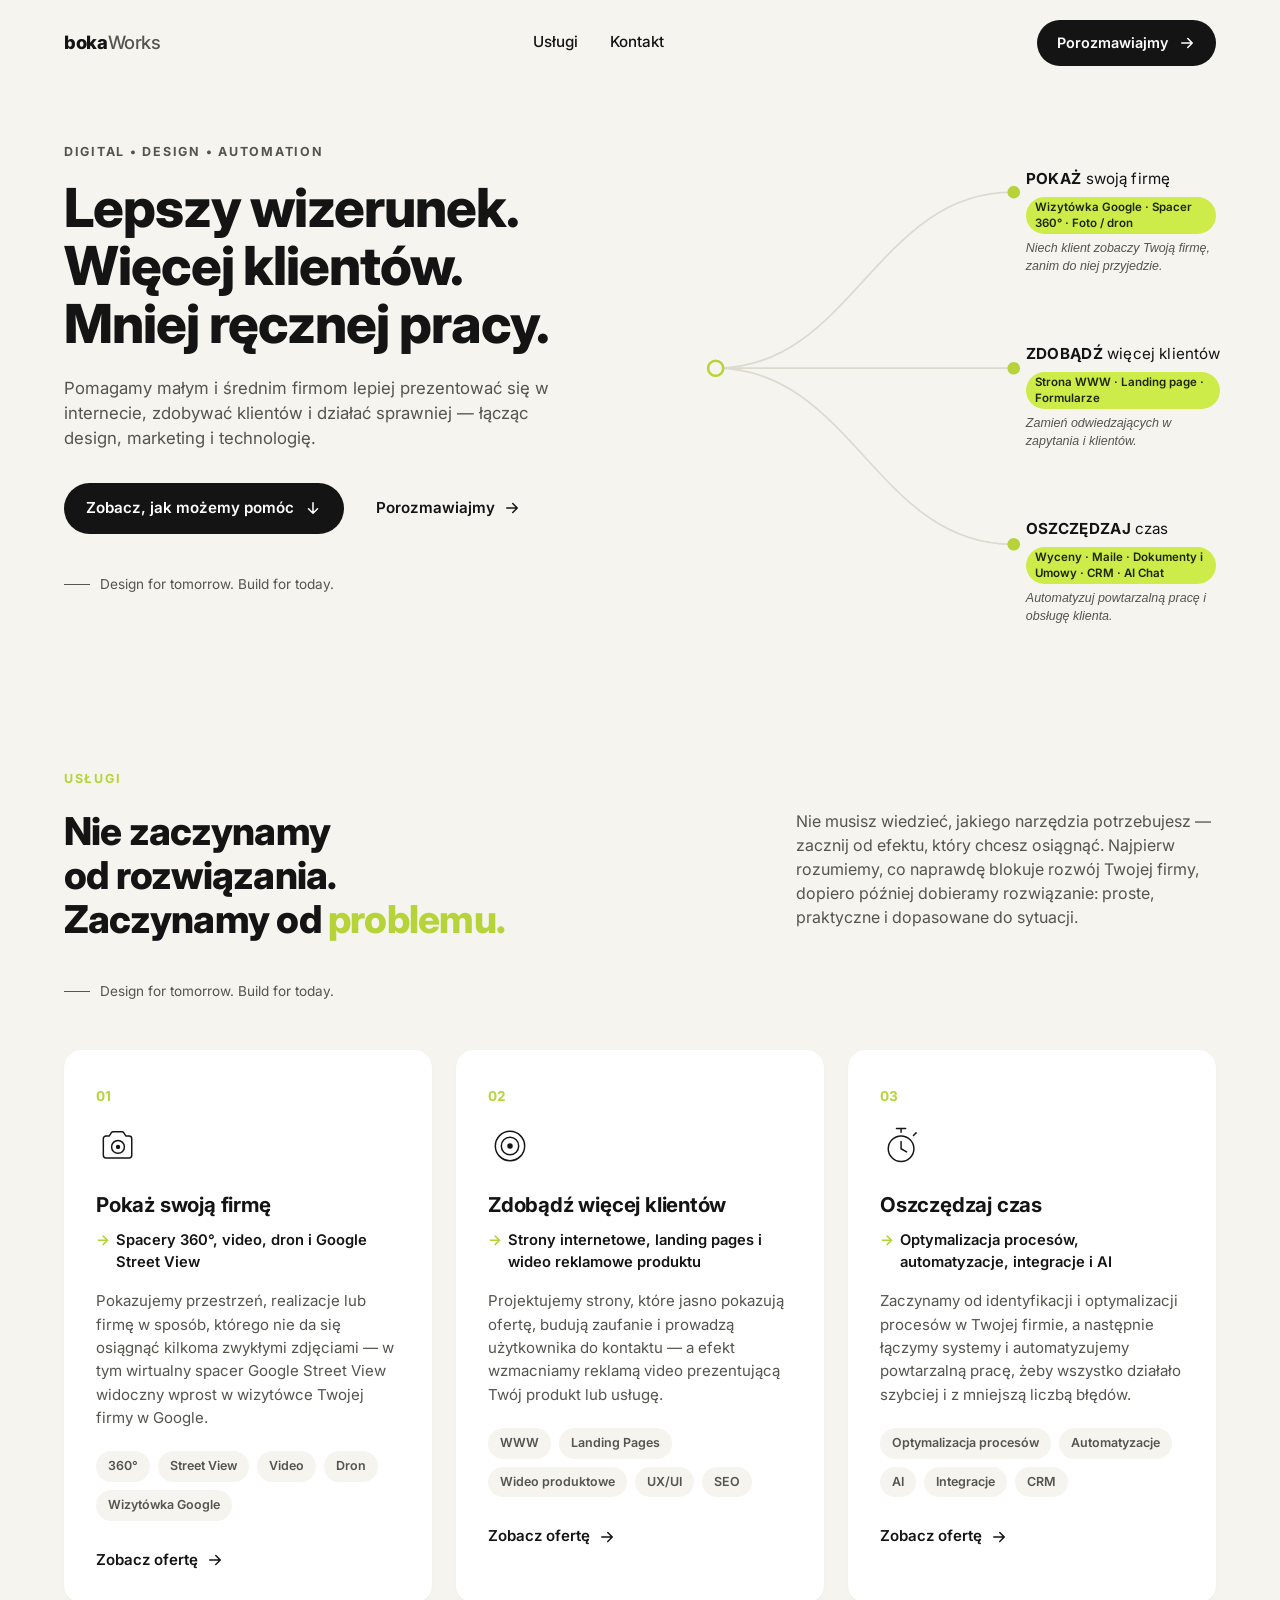
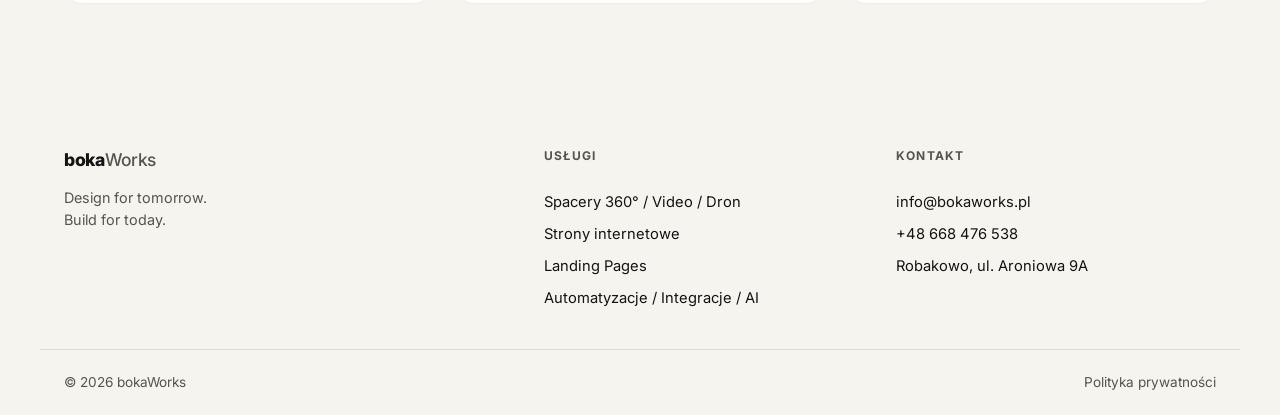
==== commit d0ccdc72: "Uprość stronę do jednej sekcji i popraw czytelność - Usuń sekcje "Jak działamy", "Nasza przewaga", "" ====
--- a/index.html
+++ b/index.html
@@ -9,7 +9,7 @@
 <link rel="preconnect" href="https://fonts.googleapis.com">
 <link rel="preconnect" href="https://fonts.gstatic.com" crossorigin>
 <link href="https://fonts.googleapis.com/css2?family=Inter:wght@400;500;600;700;800&display=swap" rel="stylesheet">
-<link rel="stylesheet" href="style.css">
+<link rel="stylesheet" href="style.css?v=3">
 </head>
 <body>
 
@@ -21,8 +21,6 @@
 
     <nav class="main-nav" id="main-nav">
       <a href="#uslugi">Usługi</a>
-      <a href="#realizacje">Realizacje</a>
-      <a href="#jak-dzialamy">Jak działamy</a>
       <a href="#kontakt">Kontakt</a>
     </nav>
 
@@ -94,11 +92,14 @@
   <section class="section" id="uslugi">
     <div class="container">
       <div class="section-head">
-        <div>
-          <p class="section-eyebrow">01 / USŁUGI</p>
-          <h2 class="section-title">W czym możemy Ci pomóc?</h2>
+        <p class="section-eyebrow">USŁUGI</p>
+        <div class="section-head-row">
+          <div>
+            <h2 class="section-title">Nie zaczynamy<br>od rozwiązania.<br>Zaczynamy od <span class="accent-text">problemu.</span></h2>
+            <p class="hero-tagline"><span class="tagline-dash"></span> Design for tomorrow. Build for today.</p>
+          </div>
+          <p class="section-note">Nie musisz wiedzieć, jakiego narzędzia potrzebujesz — zacznij od efektu, który chcesz osiągnąć. Najpierw rozumiemy, co naprawdę blokuje rozwój Twojej firmy, dopiero później dobieramy rozwiązanie: proste, praktyczne i dopasowane do sytuacji.</p>
         </div>
-        <p class="section-note">Nie musisz wiedzieć, jakiego narzędzia potrzebujesz.<br>Zacznij od efektu, który chcesz osiągnąć.</p>
       </div>
 
       <div class="cards-grid">
@@ -109,7 +110,7 @@
           </span>
           <span class="card-number">01</span>
           <span class="card-icon">
-            <svg viewBox="0 0 48 48" fill="none" aria-hidden="true"><circle cx="24" cy="24" r="21" stroke="currentColor" stroke-width="1.6"/><path d="M16 30c0-6 4-11 8-11s8 5 8 11" stroke="currentColor" stroke-width="1.6" stroke-linecap="round"/><circle cx="18" cy="19" r="2" fill="currentColor"/><circle cx="30" cy="19" r="2" fill="currentColor"/></svg>
+            <svg viewBox="0 0 48 48" fill="none" aria-hidden="true"><path d="M8 16c0-1.7 1.3-3 3-3h3.5l2.3-3.6a2 2 0 0 1 1.7-.9h10a2 2 0 0 1 1.7.9L32.5 13H36c1.7 0 3 1.3 3 3v18c0 1.7-1.3 3-3 3H11c-1.7 0-3-1.3-3-3V16z" stroke="currentColor" stroke-width="1.6" stroke-linejoin="round"/><circle cx="24" cy="25" r="7" stroke="currentColor" stroke-width="1.6"/><circle cx="24" cy="25" r="2.4" fill="currentColor"/></svg>
           </span>
           <h3 class="card-title">Pokaż swoją firmę</h3>
           <p class="card-subtitle"><span class="subtitle-arrow">→</span> Spacery 360°, video, dron i Google Street View</p>
@@ -133,7 +134,7 @@
           </span>
           <span class="card-number">02</span>
           <span class="card-icon">
-            <svg viewBox="0 0 48 48" fill="none" aria-hidden="true"><rect x="7" y="10" width="34" height="22" rx="2" stroke="currentColor" stroke-width="1.6"/><path d="M18 38h12M24 32v6" stroke="currentColor" stroke-width="1.6" stroke-linecap="round"/></svg>
+            <svg viewBox="0 0 48 48" fill="none" aria-hidden="true"><circle cx="24" cy="24" r="16" stroke="currentColor" stroke-width="1.6"/><circle cx="24" cy="24" r="9.5" stroke="currentColor" stroke-width="1.6"/><circle cx="24" cy="24" r="3" fill="currentColor"/></svg>
           </span>
           <h3 class="card-title">Zdobądź więcej klientów</h3>
           <p class="card-subtitle"><span class="subtitle-arrow">→</span> Strony internetowe, landing pages i wideo reklamowe produktu</p>
@@ -157,7 +158,7 @@
           </span>
           <span class="card-number">03</span>
           <span class="card-icon">
-            <svg viewBox="0 0 48 48" fill="none" aria-hidden="true"><circle cx="17" cy="15" r="4" stroke="currentColor" stroke-width="1.6"/><circle cx="17" cy="33" r="4" stroke="currentColor" stroke-width="1.6"/><path d="M40 15H24a7 7 0 0 0-7 7v0a7 7 0 0 0 7 7h4" stroke="currentColor" stroke-width="1.6" stroke-linecap="round"/><path d="M40 33H30" stroke="currentColor" stroke-width="1.6" stroke-linecap="round"/></svg>
+            <svg viewBox="0 0 48 48" fill="none" aria-hidden="true"><circle cx="23" cy="27" r="14" stroke="currentColor" stroke-width="1.6"/><path d="M23 27V19M23 27l6 3.5" stroke="currentColor" stroke-width="1.6" stroke-linecap="round" stroke-linejoin="round"/><path d="M18 5h10M23 5v4" stroke="currentColor" stroke-width="1.6" stroke-linecap="round"/><path d="M36.5 12.5l2.8-2.8" stroke="currentColor" stroke-width="1.6" stroke-linecap="round"/></svg>
           </span>
           <h3 class="card-title">Oszczędzaj czas</h3>
           <p class="card-subtitle"><span class="subtitle-arrow">→</span> Optymalizacja procesów, automatyzacje, integracje i AI</p>
@@ -179,195 +180,9 @@
     </div>
   </section>
 
-  <!-- JAK DZIAŁAMY -->
-  <section class="section section--muted" id="jak-dzialamy">
-    <div class="container">
-      <div class="section-head">
-        <div>
-          <p class="section-eyebrow">02 / JAK DZIAŁAMY</p>
-          <h2 class="section-title">Nie zaczynamy<br>od rozwiązania.<br>Zaczynamy od <span class="accent-text">problemu.</span></h2>
-          <p class="hero-tagline"><span class="tagline-dash"></span> Design for tomorrow. Build for today.</p>
-        </div>
-        <p class="section-note">Najpierw chcemy zrozumieć, co naprawdę blokuje rozwój Twojej firmy. Dopiero później wybieramy rozwiązanie — możliwie proste, praktyczne i dopasowane do sytuacji.</p>
-      </div>
-
-      <div class="process-steps">
-        <div class="process-step">
-          <p class="process-number">01</p>
-          <span class="process-icon">
-            <svg viewBox="0 0 24 24" fill="none" aria-hidden="true"><circle cx="12" cy="8" r="3.4" stroke="currentColor" stroke-width="1.6"/><path d="M5 20c0-4 3-6.5 7-6.5S19 16 19 20" stroke="currentColor" stroke-width="1.6" stroke-linecap="round"/></svg>
-          </span>
-          <h3>Rozumiemy</h3>
-          <p>Problem, klienta i cel biznesowy.</p>
-        </div>
-
-        <span class="process-connector" aria-hidden="true">
-          <svg viewBox="0 0 64 12" fill="none"><path d="M0 6h56" stroke="currentColor" stroke-width="1.4" stroke-dasharray="3 4"/><path d="M52 1l6 5-6 5" stroke="currentColor" stroke-width="1.4" stroke-linecap="round" stroke-linejoin="round"/></svg>
-        </span>
-
-        <div class="process-step">
-          <p class="process-number">02</p>
-          <span class="process-icon">
-            <svg viewBox="0 0 24 24" fill="none" aria-hidden="true"><path d="M4 20l1-4.5L15.5 5 19 8.5 8.5 19 4 20z" stroke="currentColor" stroke-width="1.6" stroke-linejoin="round"/><path d="M13 7l4 4" stroke="currentColor" stroke-width="1.6"/></svg>
-          </span>
-          <h3>Projektujemy</h3>
-          <p>Najprostsze rozwiązanie, które może przynieść efekt.</p>
-        </div>
-
-        <span class="process-connector" aria-hidden="true">
-          <svg viewBox="0 0 64 12" fill="none"><path d="M0 6h56" stroke="currentColor" stroke-width="1.4" stroke-dasharray="3 4"/><path d="M52 1l6 5-6 5" stroke="currentColor" stroke-width="1.4" stroke-linecap="round" stroke-linejoin="round"/></svg>
-        </span>
-
-        <div class="process-step">
-          <p class="process-number">03</p>
-          <span class="process-icon">
-            <svg viewBox="0 0 24 24" fill="none" aria-hidden="true"><path d="M12 2c3 2 5 6 5 10.5 0 2-1 4-2 5l-1-3H10l-1 3c-1-1-2-3-2-5C7 8 9 4 12 2z" stroke="currentColor" stroke-width="1.6" stroke-linejoin="round"/><path d="M9 17l-2 3M15 17l2 3" stroke="currentColor" stroke-width="1.6" stroke-linecap="round"/></svg>
-          </span>
-          <h3>Wdrażamy</h3>
-          <p>Bez zbędnej komplikacji i technologii dla samej technologii.</p>
-        </div>
-      </div>
-    </div>
-  </section>
-
-  <!-- NASZA PRZEWAGA -->
-  <section class="section" id="przewaga">
-    <div class="container">
-      <div class="section-head">
-        <div>
-          <p class="section-eyebrow">03 / NASZA PRZEWAGA</p>
-          <h2 class="section-title">Jedno studio.<br>Kilka perspektyw.</h2>
-        </div>
-        <p class="section-note">Łączymy kompetencje marketingowe, designerskie, technologiczne i automatyzacyjne tam, gdzie ma to sens dla biznesu.</p>
-      </div>
-
-      <div class="advantage-row">
-        <div class="advantage-box">
-          <span class="advantage-icon">
-            <svg viewBox="0 0 32 32" fill="none" aria-hidden="true"><path d="M16 4a12 12 0 1 0 12 12h-12V4z" stroke="currentColor" stroke-width="1.6" stroke-linejoin="round"/><path d="M20 4.6A12 12 0 0 1 27.4 12H20V4.6z" stroke="currentColor" stroke-width="1.6" stroke-linejoin="round"/></svg>
-          </span>
-          <p class="advantage-label">MARKETING</p>
-          <p class="advantage-desc">Jak dotrzeć do klienta?</p>
-        </div>
-        <span class="advantage-op" aria-hidden="true">+</span>
-        <div class="advantage-box">
-          <span class="advantage-icon">
-            <svg viewBox="0 0 32 32" fill="none" aria-hidden="true"><circle cx="9" cy="9" r="2.6" stroke="currentColor" stroke-width="1.6"/><circle cx="23" cy="9" r="2.6" stroke="currentColor" stroke-width="1.6"/><circle cx="16" cy="23" r="2.6" stroke="currentColor" stroke-width="1.6"/><path d="M11.3 10.3L14 21M20.7 10.3L18 21M11.6 9h8.8" stroke="currentColor" stroke-width="1.4"/></svg>
-          </span>
-          <p class="advantage-label">DESIGN</p>
-          <p class="advantage-desc">Jak dobrze pokazać ofertę?</p>
-        </div>
-        <span class="advantage-op" aria-hidden="true">+</span>
-        <div class="advantage-box">
-          <span class="advantage-icon">
-            <svg viewBox="0 0 32 32" fill="none" aria-hidden="true"><path d="M11 9L4 16l7 7M21 9l7 7-7 7M18 6l-4 20" stroke="currentColor" stroke-width="1.6" stroke-linecap="round" stroke-linejoin="round"/></svg>
-          </span>
-          <p class="advantage-label">TECHNOLOGY</p>
-          <p class="advantage-desc">Jak zbudować właściwe rozwiązanie?</p>
-        </div>
-        <span class="advantage-op" aria-hidden="true">+</span>
-        <div class="advantage-box">
-          <span class="advantage-icon">
-            <svg viewBox="0 0 32 32" fill="none" aria-hidden="true"><path d="M16 4v4M16 24v4M4 16h4M24 16h4M7.5 7.5l2.8 2.8M21.7 21.7l2.8 2.8M7.5 24.5l2.8-2.8M21.7 10.3l2.8-2.8" stroke="currentColor" stroke-width="1.6" stroke-linecap="round"/><circle cx="16" cy="16" r="6" stroke="currentColor" stroke-width="1.6"/></svg>
-          </span>
-          <p class="advantage-label">AUTOMATION</p>
-          <p class="advantage-desc">Jak zrobić to szybciej i sprawniej?</p>
-        </div>
-        <span class="advantage-op advantage-op--equals" aria-hidden="true">=</span>
-        <div class="advantage-box advantage-box--result">
-          <span class="advantage-icon">
-            <svg viewBox="0 0 32 32" fill="none" aria-hidden="true"><circle cx="12" cy="11" r="4" stroke="currentColor" stroke-width="1.6"/><circle cx="22" cy="13" r="3.2" stroke="currentColor" stroke-width="1.6"/><path d="M4 27c0-5 3.6-8 8-8s8 3 8 8M18.5 21.5c3.5.3 6 2.4 6 5.5" stroke="currentColor" stroke-width="1.6" stroke-linecap="round"/></svg>
-          </span>
-          <p class="advantage-label">BUSINESS</p>
-          <p class="advantage-desc">Efekt, który wspiera rozwój Twojej firmy.</p>
-        </div>
-      </div>
-    </div>
-  </section>
-
-  <!-- REALIZACJE -->
-  <section class="section section--muted" id="realizacje">
-    <div class="container">
-      <div class="section-head section-head--inline">
-        <div>
-          <p class="section-eyebrow">04 / REALIZACJE</p>
-          <h2 class="section-title">Wybrane projekty</h2>
-        </div>
-        <a href="#kontakt" class="link-more">
-          Zobacz wszystkie realizacje
-          <svg class="icon-arrow" viewBox="0 0 24 24" fill="none" aria-hidden="true"><path d="M5 12h14M13 6l6 6-6 6" stroke="currentColor" stroke-width="2" stroke-linecap="round" stroke-linejoin="round"/></svg>
-        </a>
-      </div>
-
-      <div class="projects-track" id="projectsTrack">
-
-        <a href="#kontakt" class="card project-card project-card--architecture">
-          <span class="project-tag">WWW / VIDEO / 360°</span>
-          <span class="project-arrow">
-            <svg viewBox="0 0 24 24" fill="none" aria-hidden="true"><path d="M7 17L17 7M9 7h8v8" stroke="currentColor" stroke-width="2" stroke-linecap="round" stroke-linejoin="round"/></svg>
-          </span>
-          <div class="project-body">
-            <h3>Firma budowlana</h3>
-            <p>Lepsza prezentacja realizacji i prostsze pozyskiwanie zapytań.</p>
-          </div>
-        </a>
-
-        <a href="#kontakt" class="card project-card project-card--services">
-          <span class="project-tag">LANDING PAGE</span>
-          <span class="project-arrow">
-            <svg viewBox="0 0 24 24" fill="none" aria-hidden="true"><path d="M7 17L17 7M9 7h8v8" stroke="currentColor" stroke-width="2" stroke-linecap="round" stroke-linejoin="round"/></svg>
-          </span>
-          <div class="project-body">
-            <h3>Firma usługowa</h3>
-            <p>Nowa oferta przygotowana pod konkretną kampanię.</p>
-          </div>
-        </a>
-
-        <a href="#kontakt" class="card project-card project-card--automation">
-          <span class="project-tag">AUTOMATION / AI</span>
-          <span class="project-arrow">
-            <svg viewBox="0 0 24 24" fill="none" aria-hidden="true"><path d="M7 17L17 7M9 7h8v8" stroke="currentColor" stroke-width="2" stroke-linecap="round" stroke-linejoin="round"/></svg>
-          </span>
-          <div class="automation-flow" aria-hidden="true">
-            <span>Formularz</span><i></i><span>Weryfikacja</span><i></i><span>CRM</span><i></i><span>Faktura</span>
-          </div>
-          <div class="project-body">
-            <h3>Automatyzacja procesu</h3>
-            <p>Od formularza klienta do dokumentów i CRM bez ręcznego przepisywania danych.</p>
-          </div>
-        </a>
-
-      </div>
-
-      <div class="dots" id="projectsDots">
-        <span class="dot is-active" data-index="0"></span>
-        <span class="dot" data-index="1"></span>
-        <span class="dot" data-index="2"></span>
-      </div>
-    </div>
-  </section>
-
-  <!-- CTA -->
-  <section class="cta" id="kontakt">
-    <div class="container cta-inner">
-      <h2>Masz problem, który<br>można rozwiązać lepiej?</h2>
-      <div class="cta-right">
-        <p>Nie musisz wiedzieć, czy potrzebujesz strony, filmu czy automatyzacji. Opowiedz nam, co chcesz osiągnąć.</p>
-        <a href="mailto:info@bokaworks.pl" class="btn btn-accent">
-          Opisz swój problem
-          <svg class="icon-arrow" viewBox="0 0 24 24" fill="none" aria-hidden="true"><path d="M5 12h14M13 6l6 6-6 6" stroke="currentColor" stroke-width="2" stroke-linecap="round" stroke-linejoin="round"/></svg>
-        </a>
-        <a href="tel:+48668476538" class="btn btn-text btn-text--light">
-          Umów krótką rozmowę
-          <svg class="icon-arrow" viewBox="0 0 24 24" fill="none" aria-hidden="true"><path d="M5 12h14M13 6l6 6-6 6" stroke="currentColor" stroke-width="2" stroke-linecap="round" stroke-linejoin="round"/></svg>
-        </a>
-      </div>
-    </div>
-  </section>
-
 </main>
 
-<footer class="site-footer">
+<footer class="site-footer" id="kontakt">
   <div class="container footer-grid">
     <div class="footer-brand">
       <a href="#top" class="logo logo--footer">boka<span>Works</span></a>
@@ -383,14 +198,6 @@
     </div>
 
     <div class="footer-col">
-      <p class="footer-heading">NAWIGACJA</p>
-      <a href="#realizacje">Realizacje</a>
-      <a href="#jak-dzialamy">Jak działamy</a>
-      <a href="#przewaga">O nas</a>
-      <a href="#kontakt">Kontakt</a>
-    </div>
-
-    <div class="footer-col">
       <p class="footer-heading">KONTAKT</p>
       <a href="mailto:info@bokaworks.pl">info@bokaworks.pl</a>
       <a href="tel:+48668476538">+48 668 476 538</a>
@@ -404,6 +211,6 @@
   </div>
 </footer>
 
-<script src="script.js"></script>
+<script src="script.js?v=2"></script>
 </body>
 </html>
--- a/style.css
+++ b/style.css
@@ -360,15 +360,14 @@
 }
 
 .section-head {
+  margin-bottom: 48px;
+}
+
+.section-head-row {
   display: grid;
   grid-template-columns: 1.1fr 0.9fr;
   gap: 40px;
-  align-items: end;
-  margin-bottom: 48px;
-}
-.section-head--inline {
-  align-items: center;
-  margin-bottom: 40px;
+  align-items: start;
 }
 
 .section-eyebrow {
@@ -376,7 +375,7 @@
   font-weight: 700;
   letter-spacing: 0.14em;
   color: var(--accent-dark);
-  margin-bottom: 14px;
+  margin-bottom: 20px;
 }
 
 .section-title {
@@ -396,22 +395,6 @@
   max-width: 42ch;
   justify-self: end;
   text-align: left;
-}
-
-.link-more {
-  display: inline-flex;
-  align-items: center;
-  gap: 8px;
-  font-weight: 600;
-  font-size: 0.95rem;
-  justify-self: end;
-  white-space: nowrap;
-}
-.link-more .icon-arrow {
-  transition: transform 0.25s var(--ease);
-}
-.link-more:hover .icon-arrow {
-  transform: translateX(4px);
 }
 
 /* ---------- Cards (shared base for service + project cards) ---------- */
@@ -553,292 +536,6 @@
   transform: translateX(4px);
 }
 
-/* ---------- Jak działamy / process ---------- */
-
-.process-steps {
-  display: flex;
-  align-items: flex-start;
-  gap: 20px;
-}
-
-.process-step {
-  flex: 1;
-  min-width: 0;
-}
-
-.process-number {
-  font-size: 0.85rem;
-  font-weight: 700;
-  color: var(--accent-dark);
-  margin-bottom: 14px;
-}
-
-.process-icon {
-  display: inline-flex;
-  width: 30px;
-  height: 30px;
-  color: var(--ink-soft);
-  margin-bottom: 14px;
-}
-
-.process-step h3 {
-  font-size: 1.1rem;
-  font-weight: 700;
-  margin-bottom: 8px;
-}
-
-.process-step p {
-  color: var(--ink-soft);
-  font-size: 0.94rem;
-  max-width: 26ch;
-}
-
-.process-connector {
-  flex-shrink: 0;
-  width: 64px;
-  color: var(--line);
-  margin-top: 46px;
-}
-
-/* ---------- Nasza przewaga ---------- */
-
-.advantage-row {
-  display: flex;
-  align-items: stretch;
-  gap: 14px;
-  flex-wrap: wrap;
-}
-
-.advantage-op {
-  display: flex;
-  align-items: center;
-  justify-content: center;
-  font-size: 1.6rem;
-  font-weight: 300;
-  color: var(--ink-soft);
-  flex-shrink: 0;
-}
-
-.advantage-box {
-  flex: 1 1 0;
-  min-width: 160px;
-  background: var(--ink);
-  color: #fff;
-  border-radius: var(--radius);
-  padding: 28px 22px;
-  transition: transform 0.4s var(--ease), box-shadow 0.4s var(--ease);
-}
-.advantage-box:hover {
-  transform: translateY(-6px);
-  box-shadow: var(--shadow-card-hover);
-}
-
-.advantage-box--result {
-  background: var(--card-bg);
-  color: var(--ink);
-  border: 1px solid var(--line);
-}
-
-.advantage-icon {
-  display: inline-flex;
-  width: 30px;
-  height: 30px;
-  color: var(--accent);
-  margin-bottom: 34px;
-  transition: transform 0.4s var(--ease);
-}
-.advantage-box--result .advantage-icon {
-  color: var(--accent-dark);
-}
-.advantage-box:hover .advantage-icon {
-  transform: translateY(-3px) scale(1.06);
-}
-
-.advantage-label {
-  font-size: 0.82rem;
-  font-weight: 700;
-  letter-spacing: 0.06em;
-  margin-bottom: 8px;
-}
-
-.advantage-desc {
-  font-size: 0.9rem;
-  opacity: 0.75;
-}
-.advantage-box--result .advantage-desc {
-  opacity: 1;
-  color: var(--ink-soft);
-}
-
-/* ---------- Realizacje / projects ---------- */
-
-.projects-track {
-  display: grid;
-  grid-template-columns: repeat(3, 1fr);
-  gap: 24px;
-}
-
-.project-card {
-  position: relative;
-  aspect-ratio: 4 / 3.1;
-  overflow: hidden;
-  color: #fff;
-  background: linear-gradient(160deg, #3a3a34, #17171490 70%), var(--ink);
-}
-
-.project-card--architecture {
-  background:
-    linear-gradient(180deg, rgba(10,10,8,0.05) 0%, rgba(10,10,8,0.85) 88%),
-    linear-gradient(135deg, #6b7f5a, #34402c);
-}
-.project-card--services {
-  background:
-    linear-gradient(180deg, rgba(10,10,8,0.05) 0%, rgba(10,10,8,0.85) 88%),
-    linear-gradient(135deg, #4a4a52, #1d1d22);
-}
-.project-card--automation {
-  background:
-    linear-gradient(180deg, rgba(10,10,8,0.1) 0%, rgba(10,10,8,0.92) 82%),
-    linear-gradient(135deg, #23241f, #0f0f0d);
-}
-
-.project-tag {
-  position: absolute;
-  top: 22px;
-  left: 22px;
-  font-size: 0.72rem;
-  font-weight: 700;
-  letter-spacing: 0.06em;
-  padding: 6px 12px;
-  border-radius: 999px;
-  background: rgba(255, 255, 255, 0.12);
-  backdrop-filter: blur(4px);
-  transition: background-color 0.3s var(--ease), transform 0.3s var(--ease);
-}
-.card:hover .project-tag {
-  background: var(--accent);
-  color: var(--accent-ink);
-  transform: translateY(-2px);
-}
-
-.project-arrow {
-  position: absolute;
-  top: 22px;
-  right: 22px;
-  width: 38px;
-  height: 38px;
-  border-radius: 50%;
-  display: flex;
-  align-items: center;
-  justify-content: center;
-  background: rgba(255, 255, 255, 0.12);
-  transition: background-color 0.3s var(--ease), transform 0.3s var(--ease);
-}
-.project-arrow svg {
-  width: 16px;
-  height: 16px;
-}
-.card:hover .project-arrow {
-  background: var(--accent);
-  color: var(--accent-ink);
-  transform: scale(1.08);
-}
-
-.project-body {
-  position: absolute;
-  left: 22px;
-  right: 22px;
-  bottom: 22px;
-  transition: transform 0.4s var(--ease);
-}
-.project-body h3 {
-  font-size: 1.15rem;
-  font-weight: 700;
-  margin-bottom: 6px;
-}
-.project-body p {
-  font-size: 0.88rem;
-  color: rgba(255, 255, 255, 0.75);
-  max-width: 30ch;
-}
-.card:hover .project-body {
-  transform: translateY(-4px);
-}
-
-.automation-flow {
-  position: absolute;
-  left: 22px;
-  right: 22px;
-  top: 74px;
-  display: flex;
-  align-items: center;
-  gap: 6px;
-  flex-wrap: wrap;
-  font-size: 0.68rem;
-  color: rgba(255, 255, 255, 0.55);
-}
-.automation-flow span {
-  padding: 5px 9px;
-  border: 1px solid rgba(255, 255, 255, 0.2);
-  border-radius: 999px;
-}
-.automation-flow i {
-  width: 12px;
-  height: 1px;
-  background: rgba(255, 255, 255, 0.25);
-  flex-shrink: 0;
-}
-
-.dots {
-  display: none;
-  justify-content: center;
-  gap: 8px;
-  margin-top: 24px;
-}
-.dot {
-  width: 7px;
-  height: 7px;
-  border-radius: 50%;
-  background: var(--line);
-  transition: background-color 0.3s ease, transform 0.3s ease;
-}
-.dot.is-active {
-  background: var(--ink);
-  transform: scale(1.3);
-}
-
-/* ---------- CTA ---------- */
-
-.cta {
-  background: var(--ink);
-  color: #fff;
-  border-radius: 28px;
-  margin: 0 24px 88px;
-  padding: 64px 8px;
-}
-.cta-inner {
-  display: grid;
-  grid-template-columns: 1fr 1fr;
-  gap: 40px;
-  align-items: center;
-}
-.cta h2 {
-  font-size: clamp(1.6rem, 3vw, 2.2rem);
-  font-weight: 800;
-  line-height: 1.2;
-}
-.cta-right p {
-  color: rgba(255, 255, 255, 0.7);
-  margin-bottom: 26px;
-  max-width: 40ch;
-}
-.cta-right {
-  display: flex;
-  flex-direction: column;
-  align-items: flex-start;
-  gap: 4px;
-}
-
 /* ---------- Footer ---------- */
 
 .site-footer {
@@ -847,7 +544,7 @@
 
 .footer-grid {
   display: grid;
-  grid-template-columns: 1.4fr 1fr 1fr 1fr;
+  grid-template-columns: 1.4fr 1fr 1fr;
   gap: 32px;
   padding-block: 48px 40px;
 }
@@ -923,7 +620,7 @@
   .hero-visual {
     display: none;
   }
-  .section-head {
+  .section-head-row {
     grid-template-columns: 1fr;
     gap: 16px;
   }
@@ -932,25 +629,6 @@
     max-width: none;
   }
   .cards-grid {
-    grid-template-columns: 1fr;
-  }
-  .process-steps {
-    flex-direction: column;
-  }
-  .process-connector {
-    display: none;
-  }
-  .advantage-row {
-    flex-direction: column;
-  }
-  .advantage-op {
-    transform: rotate(90deg);
-    padding: 4px 0;
-  }
-  .cta {
-    margin-inline: 16px;
-  }
-  .cta-inner {
     grid-template-columns: 1fr;
   }
   .footer-grid {
@@ -985,32 +663,8 @@
   .btn-header {
     display: none;
   }
-  .projects-track {
-    grid-template-columns: 100%;
-    grid-auto-flow: column;
-    grid-auto-columns: 86%;
-    overflow-x: auto;
-    scroll-snap-type: x mandatory;
-    padding-bottom: 4px;
-    margin: 0 -24px;
-    padding-inline: 24px;
-  }
-  .project-card {
-    scroll-snap-align: center;
-  }
-  .dots {
-    display: flex;
-  }
   .footer-grid {
     grid-template-columns: 1fr;
-  }
-  .section-head--inline {
-    flex-direction: column;
-    align-items: flex-start;
-    gap: 16px;
-  }
-  .link-more {
-    justify-self: start;
   }
 }
 
@@ -1020,9 +674,6 @@
     align-items: flex-start;
     gap: 14px;
   }
-  .advantage-box {
-    min-width: 100%;
-  }
 }
 
 @media (prefers-reduced-motion: reduce) {
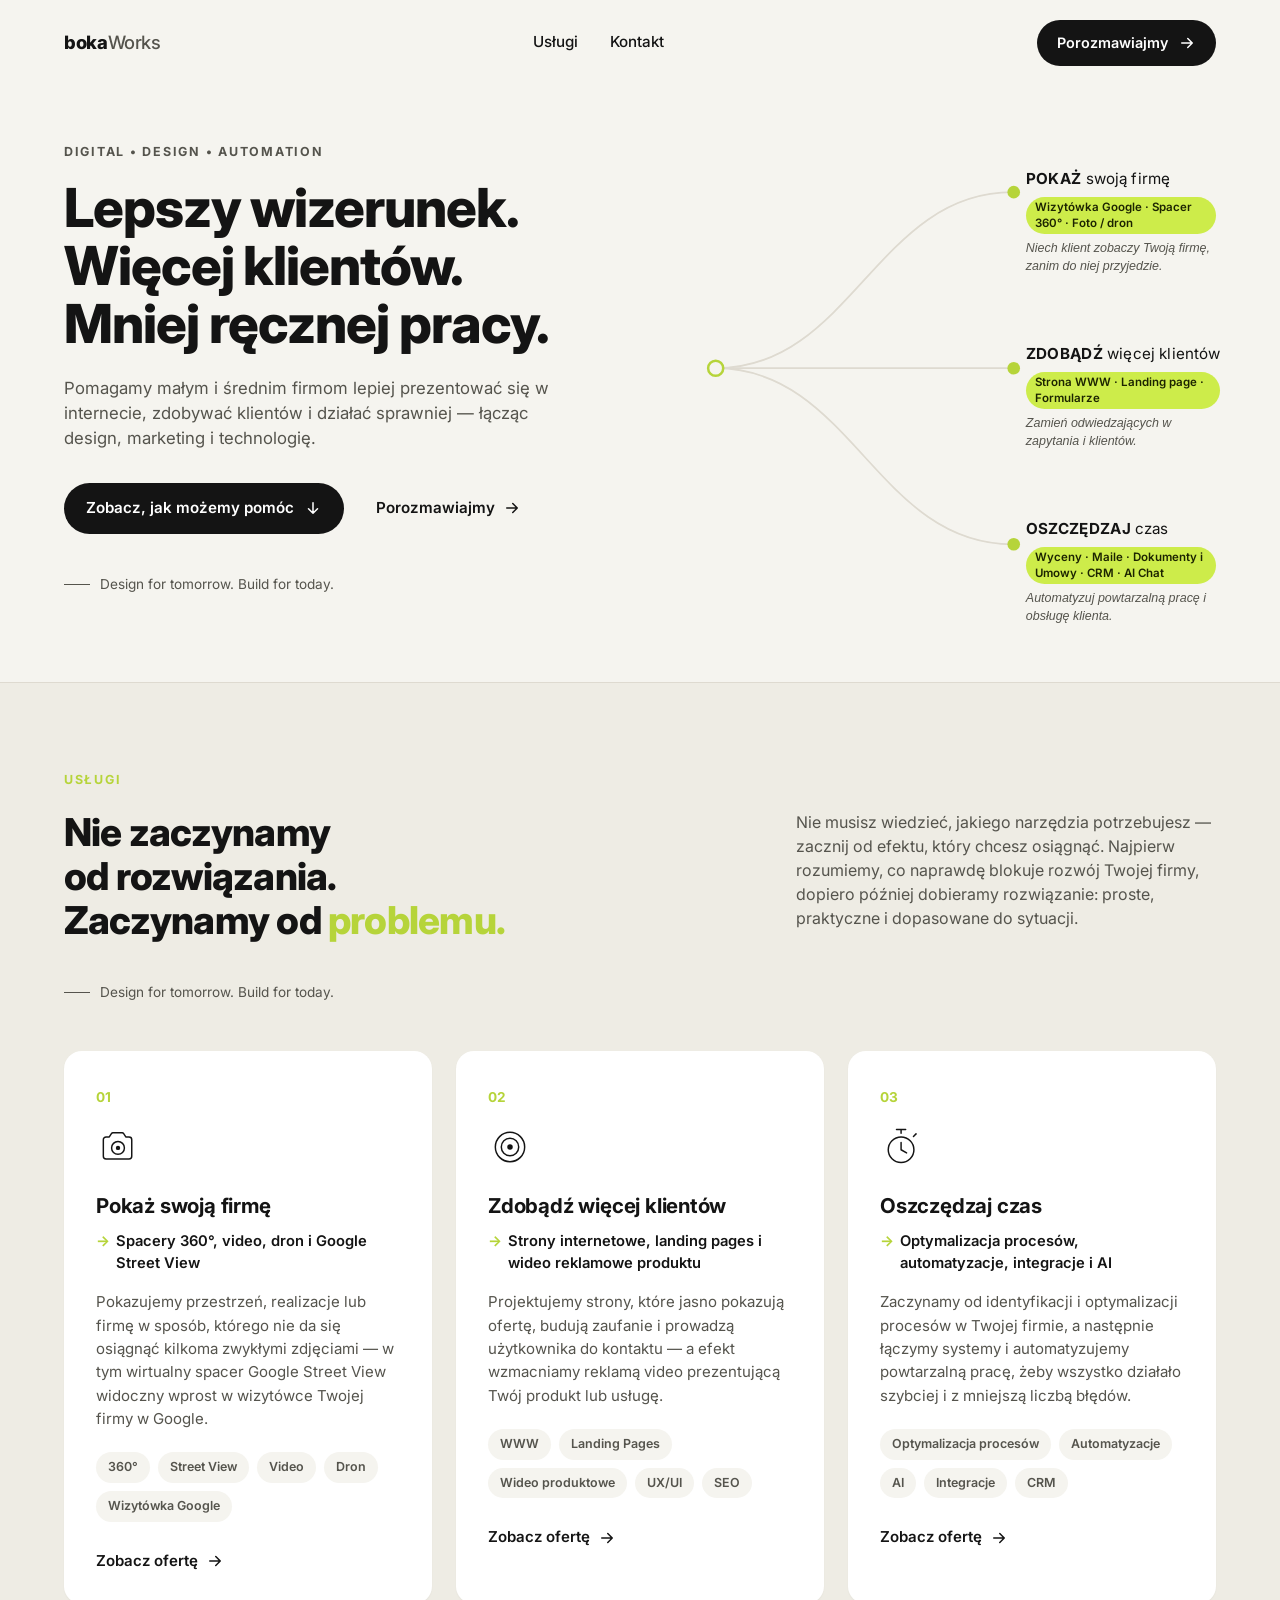
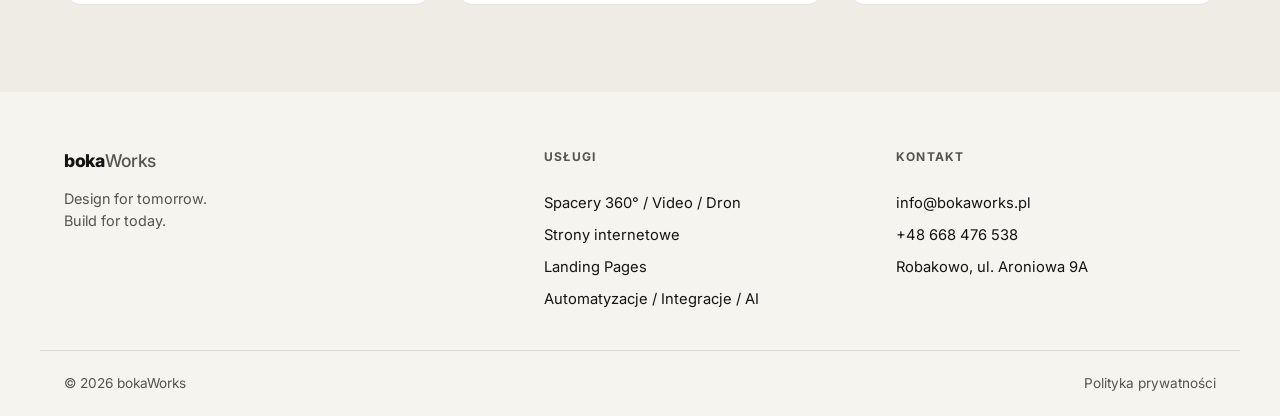
==== commit e0e713ab: "Dodaj wizualne oddzielenie sekcji Usługi od hero Przyciemnione tło + cienka linia na górze zamiast s" ====
--- a/index.html
+++ b/index.html
@@ -9,7 +9,7 @@
 <link rel="preconnect" href="https://fonts.googleapis.com">
 <link rel="preconnect" href="https://fonts.gstatic.com" crossorigin>
 <link href="https://fonts.googleapis.com/css2?family=Inter:wght@400;500;600;700;800&display=swap" rel="stylesheet">
-<link rel="stylesheet" href="style.css?v=3">
+<link rel="stylesheet" href="style.css?v=4">
 </head>
 <body>
 
@@ -89,7 +89,7 @@
   </section>
 
   <!-- USŁUGI -->
-  <section class="section" id="uslugi">
+  <section class="section section--muted" id="uslugi">
     <div class="container">
       <div class="section-head">
         <p class="section-eyebrow">USŁUGI</p>
--- a/style.css
+++ b/style.css
@@ -357,6 +357,7 @@
 }
 .section--muted {
   background: var(--bg-muted);
+  border-top: 1px solid var(--line);
 }
 
 .section-head {
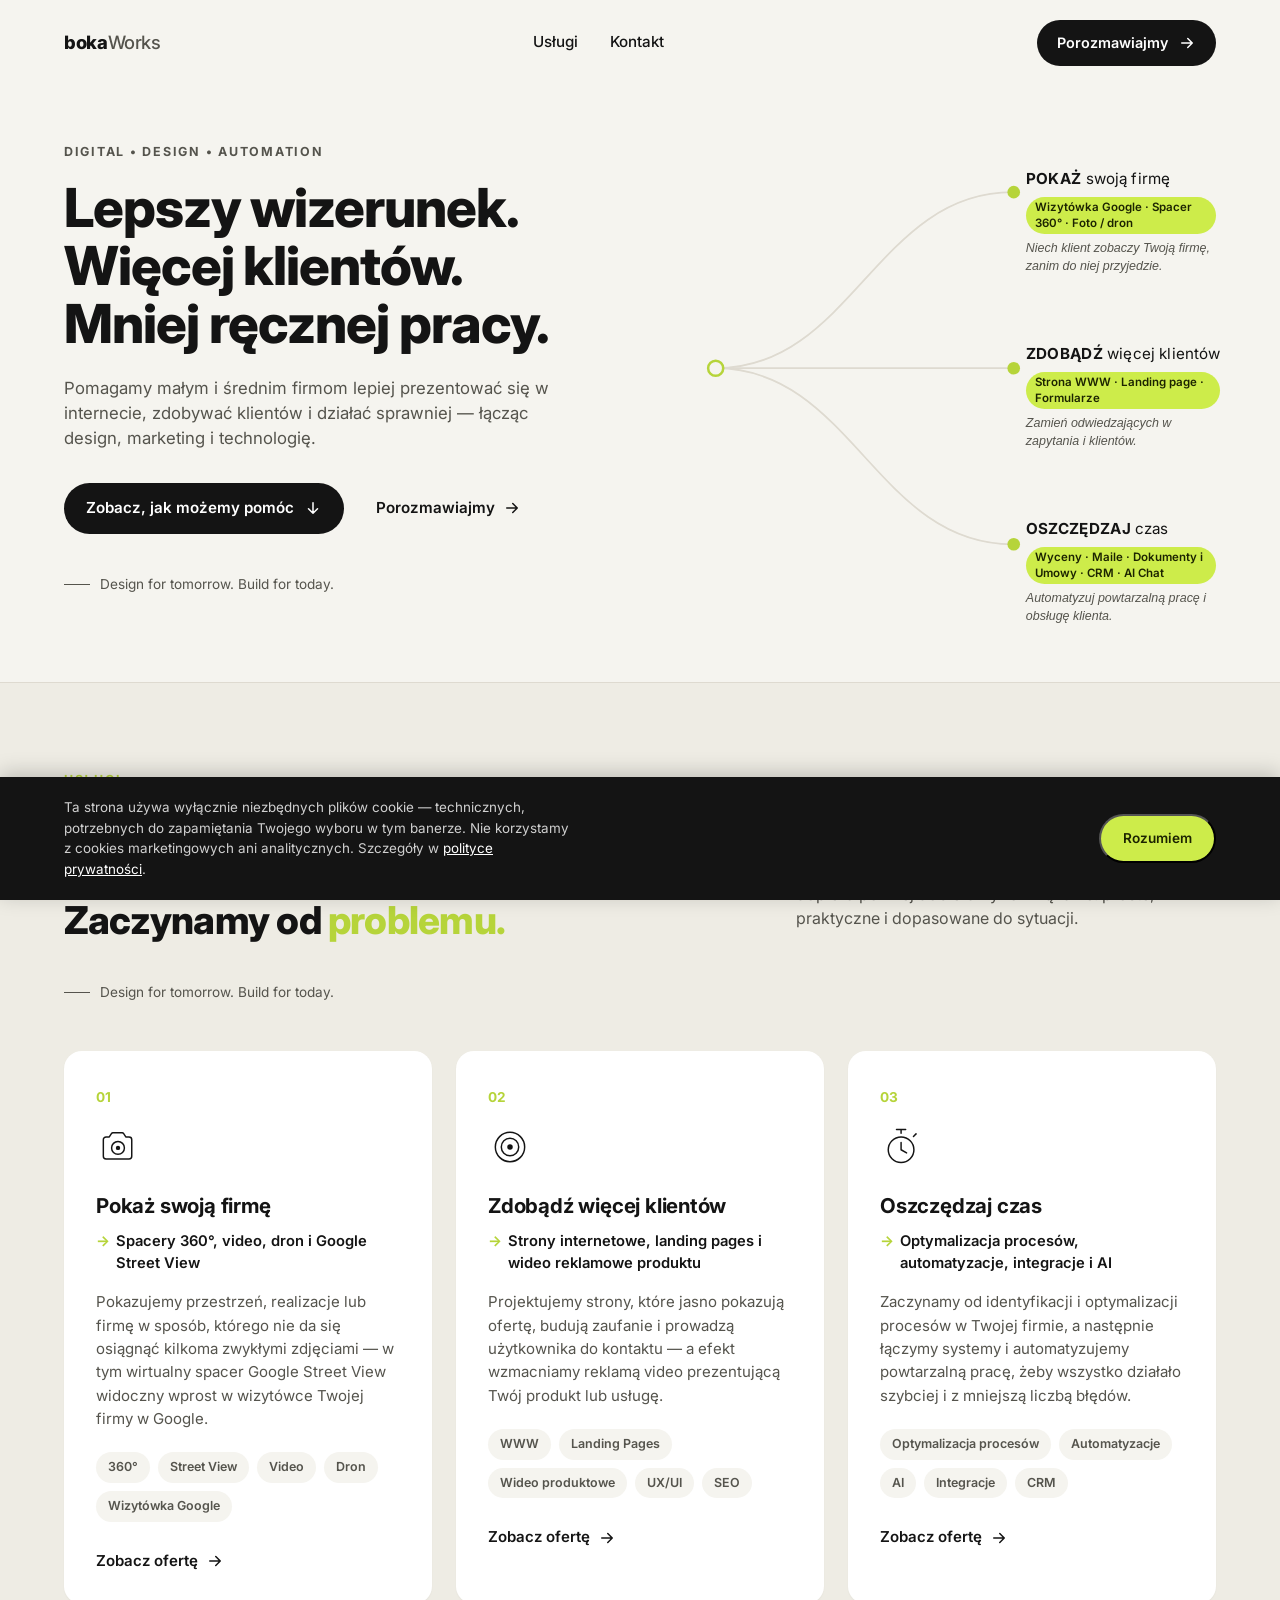
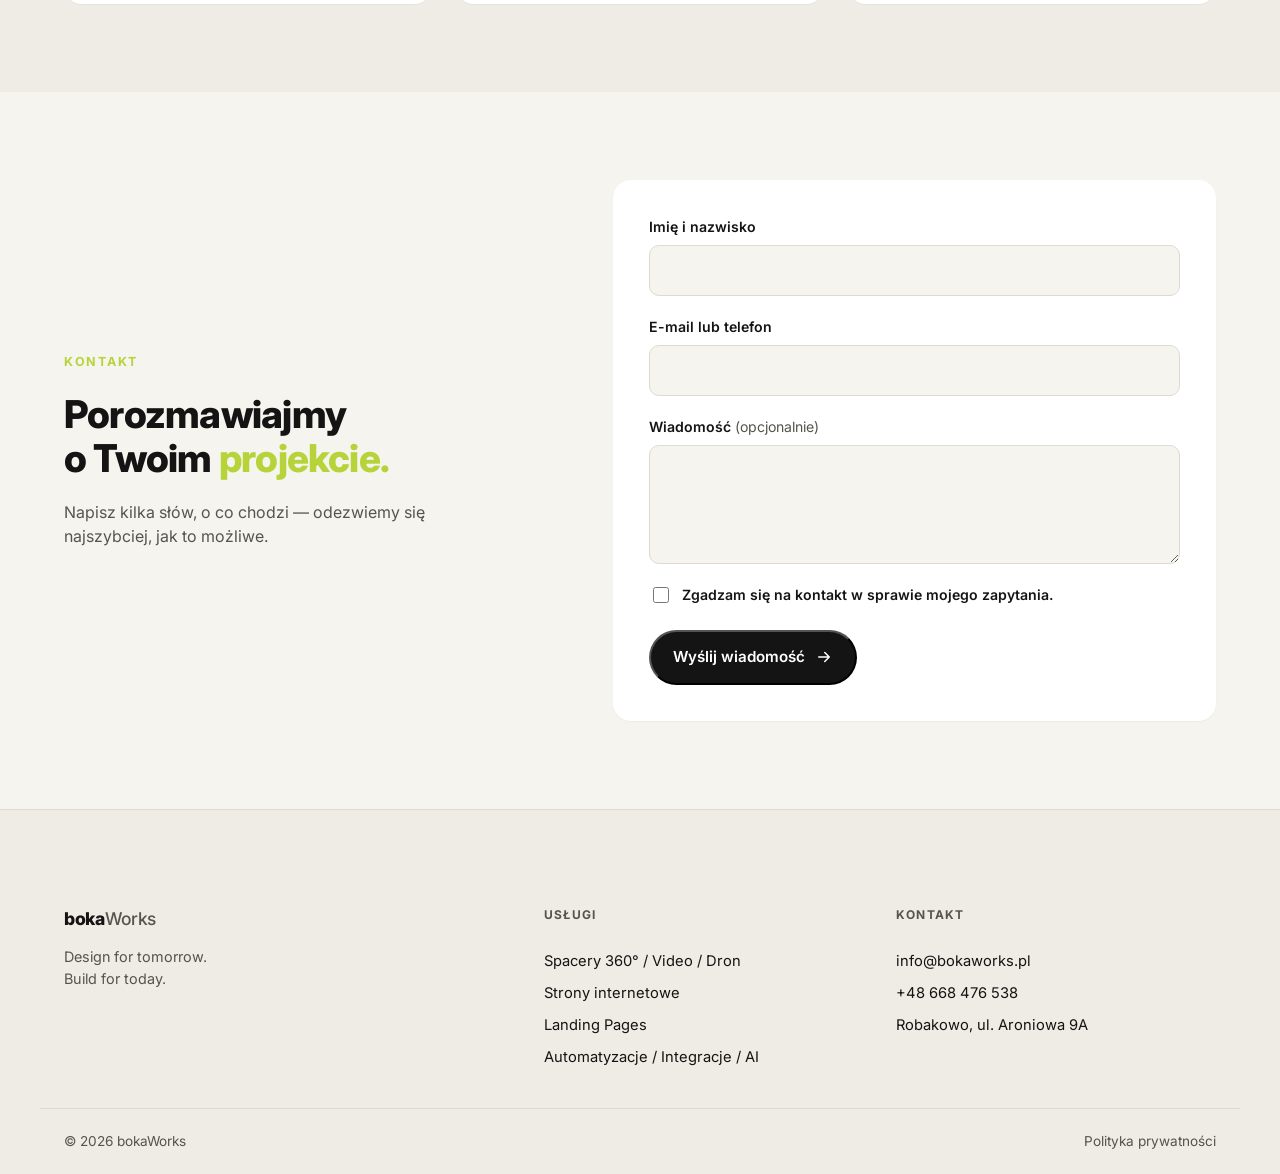
==== commit aa92e8e0: "Dodaj formularz kontaktowy z SMTP, baner cookies i politykę prywatności Formularz wysyła wiadomości " ====
--- a/index.html
+++ b/index.html
@@ -9,7 +9,7 @@
 <link rel="preconnect" href="https://fonts.googleapis.com">
 <link rel="preconnect" href="https://fonts.gstatic.com" crossorigin>
 <link href="https://fonts.googleapis.com/css2?family=Inter:wght@400;500;600;700;800&display=swap" rel="stylesheet">
-<link rel="stylesheet" href="style.css?v=4">
+<link rel="stylesheet" href="style.css?v=7">
 </head>
 <body>
 
@@ -104,7 +104,7 @@
 
       <div class="cards-grid">
 
-        <a href="#kontakt" class="card service-card">
+        <a href="https://bokaworks.pl/spacer360/" class="card service-card">
           <span class="card-arrow-corner">
             <svg viewBox="0 0 24 24" fill="none" aria-hidden="true"><path d="M7 17L17 7M9 7h8v8" stroke="currentColor" stroke-width="2" stroke-linecap="round" stroke-linejoin="round"/></svg>
           </span>
@@ -180,9 +180,58 @@
     </div>
   </section>
 
+  <!-- KONTAKT -->
+  <section class="section" id="kontakt">
+    <div class="container contact-inner">
+      <div class="contact-intro">
+        <p class="section-eyebrow">KONTAKT</p>
+        <h2 class="section-title">Porozmawiajmy<br>o Twoim <span class="accent-text">projekcie.</span></h2>
+        <p class="section-note contact-note">Napisz kilka słów, o co chodzi — odezwiemy się najszybciej, jak to możliwe.</p>
+      </div>
+
+      <form class="contact-form" id="contactForm" novalidate>
+        <div class="form-row">
+          <label for="cf-name">Imię i nazwisko</label>
+          <input type="text" id="cf-name" name="name" autocomplete="name" required>
+        </div>
+
+        <div class="form-row">
+          <label for="cf-contact">E-mail lub telefon</label>
+          <input type="text" id="cf-contact" name="contact" autocomplete="email" required>
+        </div>
+
+        <div class="form-row">
+          <label for="cf-message">Wiadomość <span class="label-optional">(opcjonalnie)</span></label>
+          <textarea id="cf-message" name="message" rows="4"></textarea>
+        </div>
+
+        <div class="form-row form-row--consent">
+          <label class="consent-label">
+            <input type="checkbox" id="cf-consent" name="consent" required>
+            <span>Zgadzam się na kontakt w sprawie mojego zapytania.</span>
+          </label>
+        </div>
+
+        <!-- honeypot: ukryte dla ludzi, widoczne dla botów -->
+        <div class="form-hp" aria-hidden="true">
+          <label for="cf-website">Strona internetowa</label>
+          <input type="text" id="cf-website" name="website" tabindex="-1" autocomplete="off">
+        </div>
+
+        <div class="form-row form-row--submit">
+          <button type="submit" class="btn btn-dark" id="cf-submit">
+            Wyślij wiadomość
+            <svg class="icon-arrow" viewBox="0 0 24 24" fill="none" aria-hidden="true"><path d="M5 12h14M13 6l6 6-6 6" stroke="currentColor" stroke-width="2" stroke-linecap="round" stroke-linejoin="round"/></svg>
+          </button>
+          <p class="form-status" id="cf-status" role="status" aria-live="polite"></p>
+        </div>
+      </form>
+    </div>
+  </section>
+
 </main>
 
-<footer class="site-footer" id="kontakt">
+<footer class="site-footer">
   <div class="container footer-grid">
     <div class="footer-brand">
       <a href="#top" class="logo logo--footer">boka<span>Works</span></a>
@@ -207,10 +256,20 @@
 
   <div class="container footer-bottom">
     <p>&copy; <span id="year">2026</span> bokaWorks</p>
-    <a href="#">Polityka prywatności</a>
+    <a href="polityka-prywatnosci.html">Polityka prywatności</a>
   </div>
 </footer>
 
-<script src="script.js?v=2"></script>
+<!-- ===== COOKIE BANNER ===== -->
+<div class="cookie-banner" id="cookieBanner" hidden>
+  <div class="container cookie-banner-inner">
+    <p>Ta strona używa wyłącznie niezbędnych plików cookie — technicznych, potrzebnych do zapamiętania Twojego wyboru w tym banerze. Nie korzystamy z cookies marketingowych ani analitycznych. Szczegóły w <a href="polityka-prywatnosci.html">polityce prywatności</a>.</p>
+    <div class="cookie-actions">
+      <button class="btn btn-accent" id="cookieAccept" type="button">Rozumiem</button>
+    </div>
+  </div>
+</div>
+
+<script src="script.js?v=4"></script>
 </body>
 </html>
--- a/style.css
+++ b/style.css
@@ -107,6 +107,11 @@
   background: #262620;
   transform: translateY(-2px);
 }
+.btn:disabled {
+  opacity: 0.6;
+  cursor: not-allowed;
+  transform: none;
+}
 
 .btn-accent {
   background: var(--accent);
@@ -537,10 +542,143 @@
   transform: translateX(4px);
 }
 
+/* ---------- Kontakt / Contact form ---------- */
+
+.contact-inner {
+  display: grid;
+  grid-template-columns: 0.9fr 1.1fr;
+  gap: 56px;
+  align-items: center;
+}
+
+.contact-note {
+  margin-top: 20px;
+  justify-self: start;
+  text-align: left;
+}
+
+.contact-form {
+  display: flex;
+  flex-direction: column;
+  gap: 20px;
+  background: var(--card-bg);
+  border-radius: var(--radius);
+  box-shadow: var(--shadow-card);
+  padding: 36px;
+}
+
+.form-row {
+  display: flex;
+  flex-direction: column;
+  gap: 8px;
+}
+
+.form-row label {
+  font-size: 0.88rem;
+  font-weight: 600;
+  color: var(--ink);
+}
+
+.label-optional {
+  font-weight: 400;
+  color: var(--ink-soft);
+}
+
+.form-row input[type="text"],
+.form-row input[type="email"],
+.form-row textarea {
+  width: 100%;
+  font: inherit;
+  font-size: 0.95rem;
+  color: var(--ink);
+  background: var(--bg);
+  border: 1px solid var(--line);
+  border-radius: var(--radius-sm);
+  padding: 13px 16px;
+  transition: border-color 0.25s ease, background-color 0.25s ease;
+}
+
+.form-row input[type="text"]:focus,
+.form-row input[type="email"]:focus,
+.form-row textarea:focus {
+  outline: none;
+  border-color: var(--accent-dark);
+  background: #fff;
+}
+
+.form-row input.invalid,
+.form-row textarea.invalid {
+  border-color: #b3261e;
+  background: #fdf3f2;
+}
+
+.consent-label.invalid {
+  color: #b3261e;
+}
+.consent-label.invalid input {
+  outline: 2px solid #b3261e;
+  outline-offset: 2px;
+}
+
+.form-row textarea {
+  resize: vertical;
+  min-height: 96px;
+  font-family: inherit;
+}
+
+.form-row--consent {
+  flex-direction: row;
+}
+
+.consent-label {
+  display: flex;
+  align-items: flex-start;
+  gap: 10px;
+  font-size: 0.86rem;
+  color: var(--ink-soft);
+  cursor: pointer;
+}
+.consent-label input {
+  margin-top: 3px;
+  width: 16px;
+  height: 16px;
+  flex-shrink: 0;
+  accent-color: var(--accent-dark);
+}
+
+.form-hp {
+  position: absolute;
+  left: -9999px;
+  width: 1px;
+  height: 1px;
+  overflow: hidden;
+}
+
+.form-row--submit {
+  flex-direction: row;
+  align-items: center;
+  flex-wrap: wrap;
+  gap: 16px;
+  margin-top: 4px;
+}
+
+.form-status {
+  font-size: 0.88rem;
+  font-weight: 600;
+}
+.form-status[data-state="ok"] {
+  color: #3a6b1f;
+}
+.form-status[data-state="error"] {
+  color: #b3261e;
+}
+
 /* ---------- Footer ---------- */
 
 .site-footer {
-  padding-top: 8px;
+  padding-top: 48px;
+  background: var(--bg-muted);
+  border-top: 1px solid var(--line);
 }
 
 .footer-grid {
@@ -610,6 +748,49 @@
   color: var(--ink-soft);
 }
 
+/* ---------- Cookie banner ---------- */
+
+.cookie-banner {
+  position: fixed;
+  left: 0;
+  right: 0;
+  bottom: 0;
+  z-index: 200;
+  background: var(--ink);
+  color: #fff;
+  padding: 20px 24px;
+  box-shadow: 0 -4px 20px rgba(0, 0, 0, 0.2);
+}
+
+.cookie-banner-inner {
+  display: flex;
+  align-items: center;
+  justify-content: space-between;
+  gap: 24px;
+  flex-wrap: wrap;
+}
+
+.cookie-banner p {
+  margin: 0;
+  font-size: 0.84rem;
+  color: rgba(255, 255, 255, 0.8);
+  max-width: 64ch;
+  line-height: 1.55;
+}
+.cookie-banner a {
+  color: #fff;
+  text-decoration: underline;
+}
+
+.cookie-actions {
+  display: flex;
+  flex: none;
+}
+.cookie-actions .btn {
+  padding: 12px 22px;
+  font-size: 0.85rem;
+}
+
 /* ==========================================================================
    Responsive
    ========================================================================== */
@@ -631,6 +812,10 @@
   }
   .cards-grid {
     grid-template-columns: 1fr;
+  }
+  .contact-inner {
+    grid-template-columns: 1fr;
+    gap: 32px;
   }
   .footer-grid {
     grid-template-columns: 1fr 1fr;
